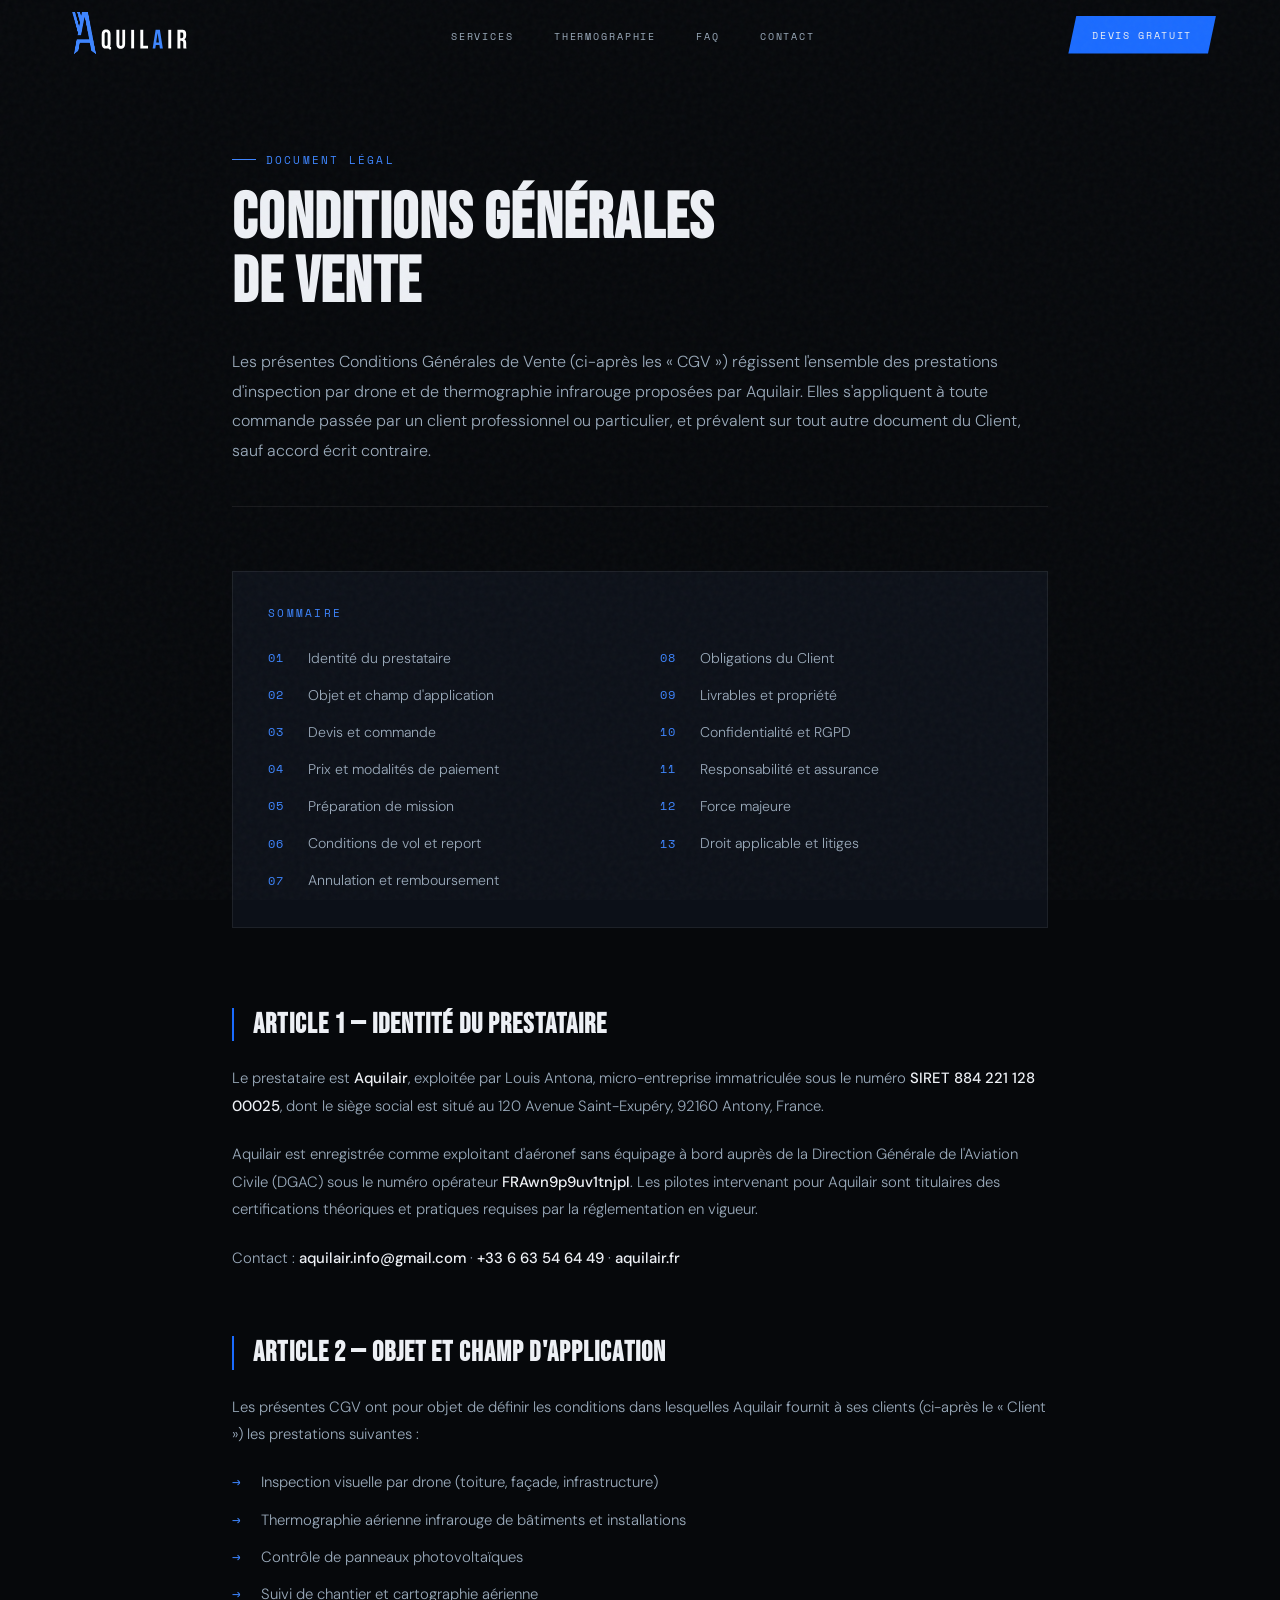
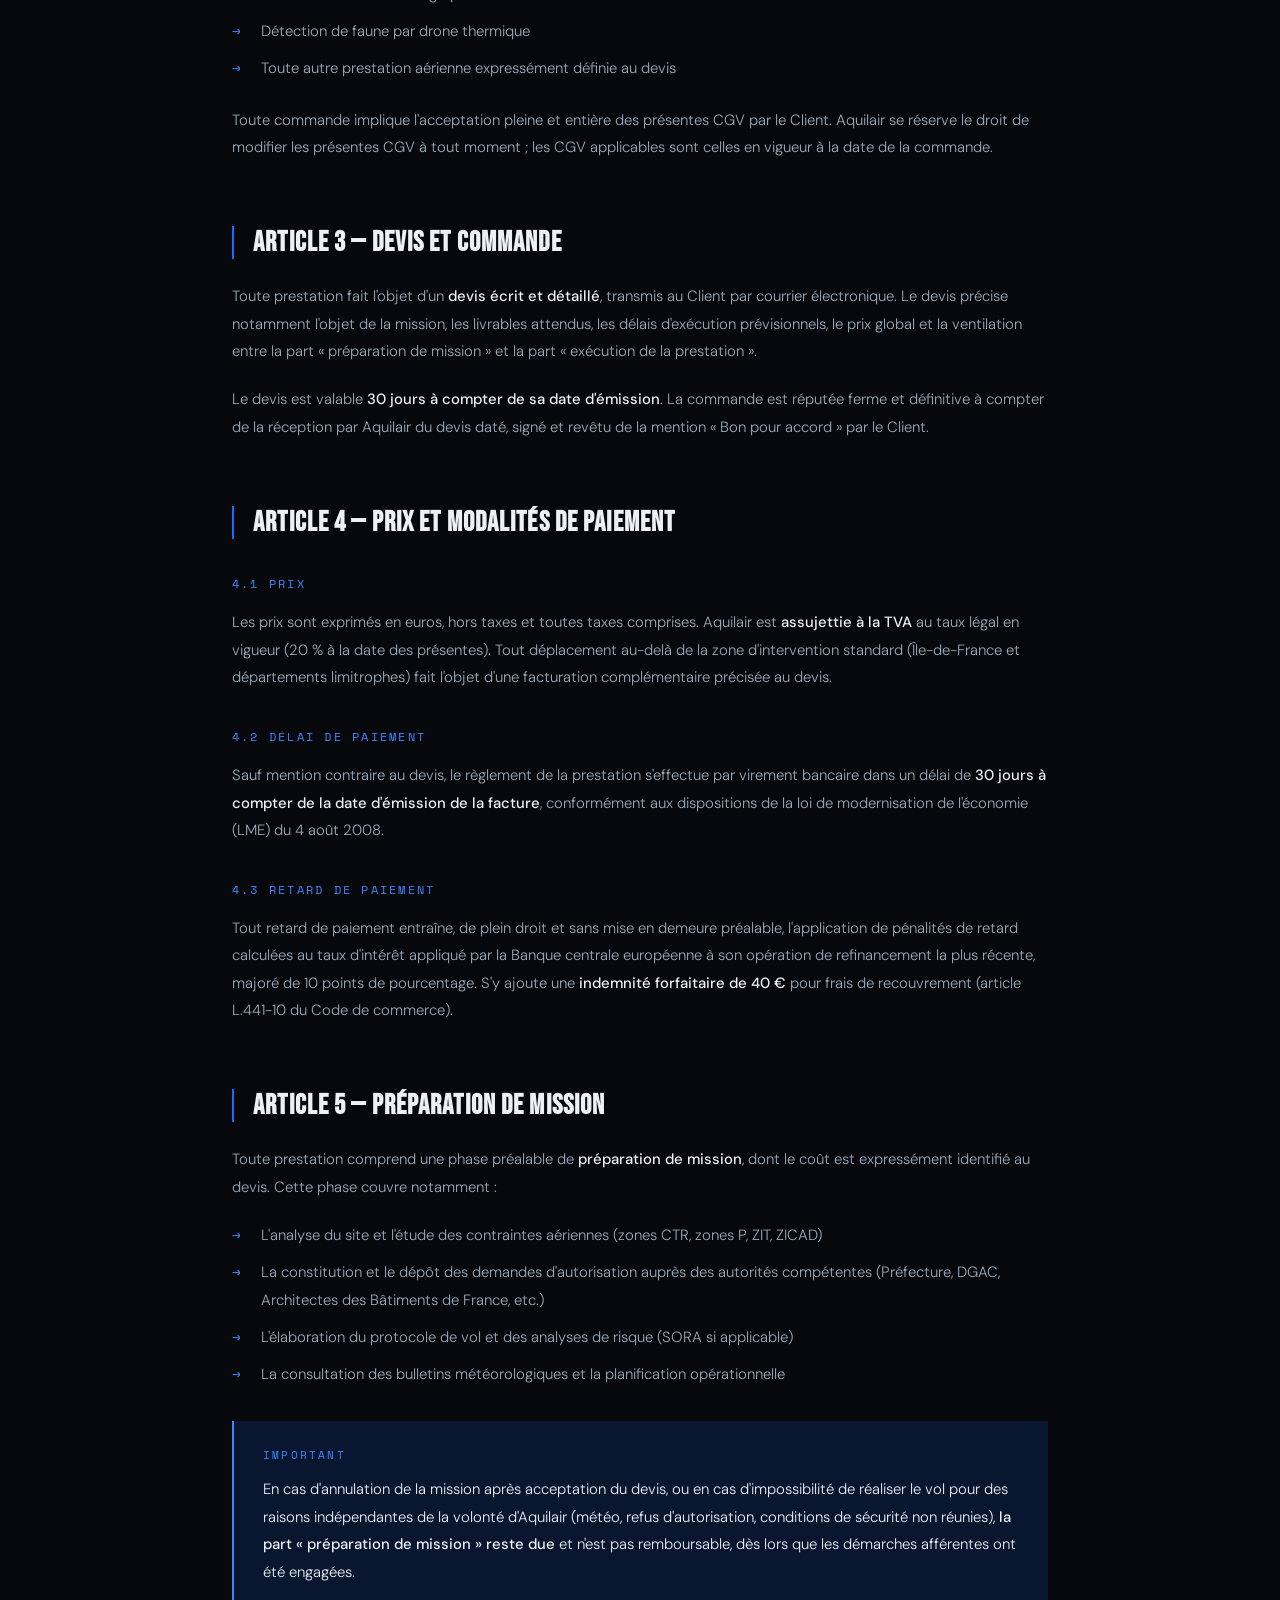
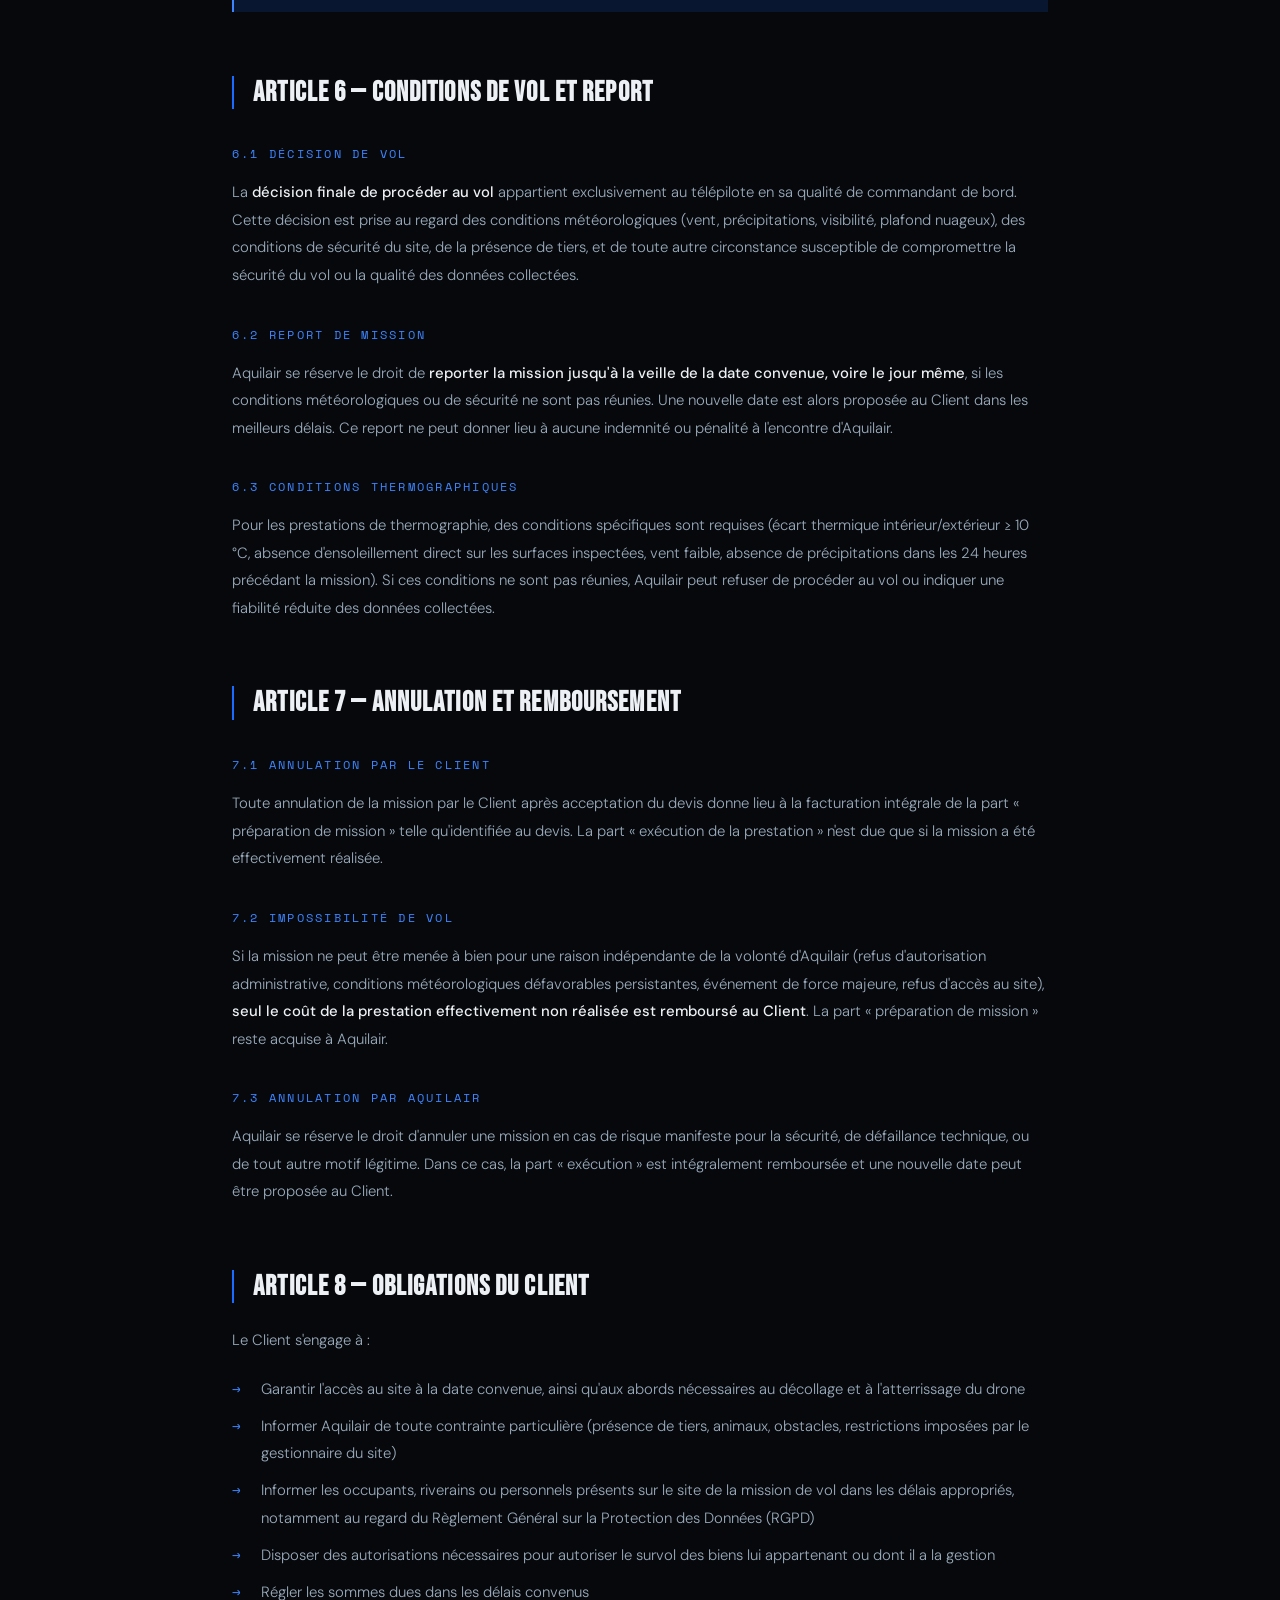
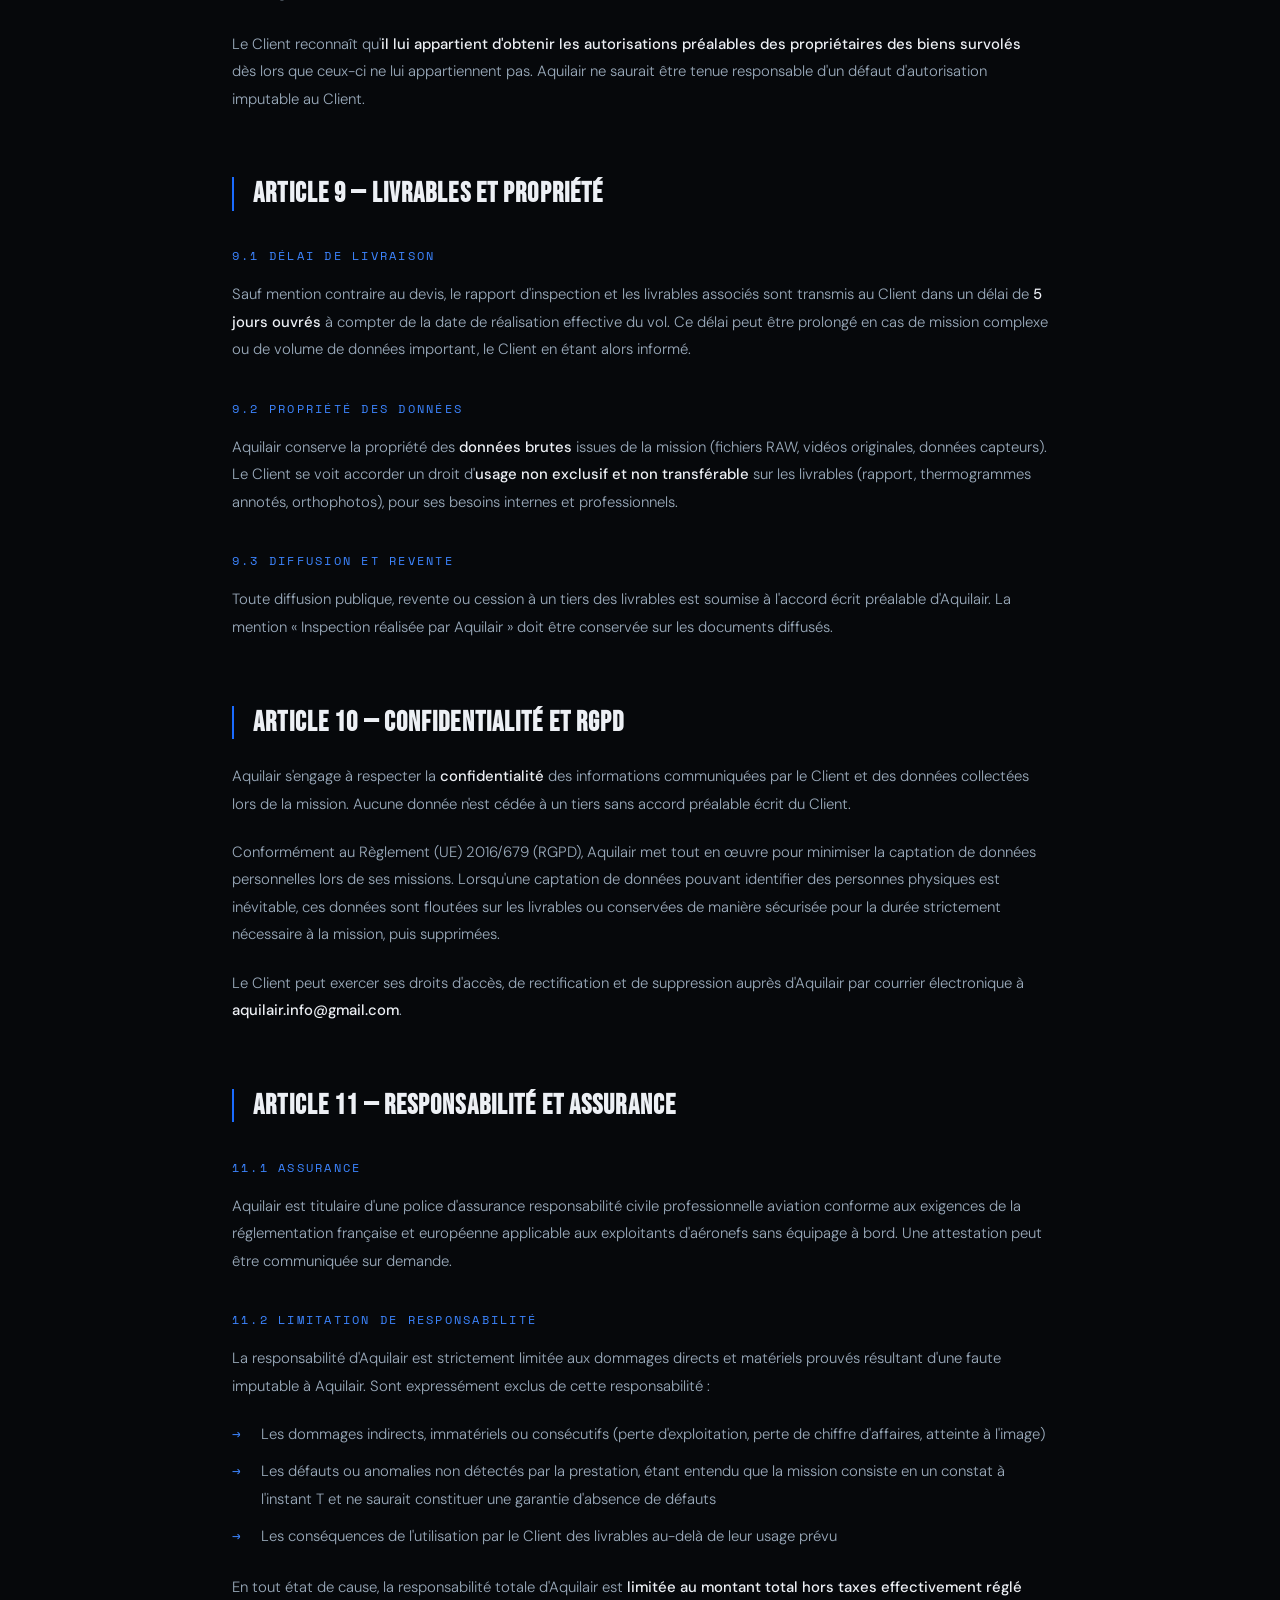
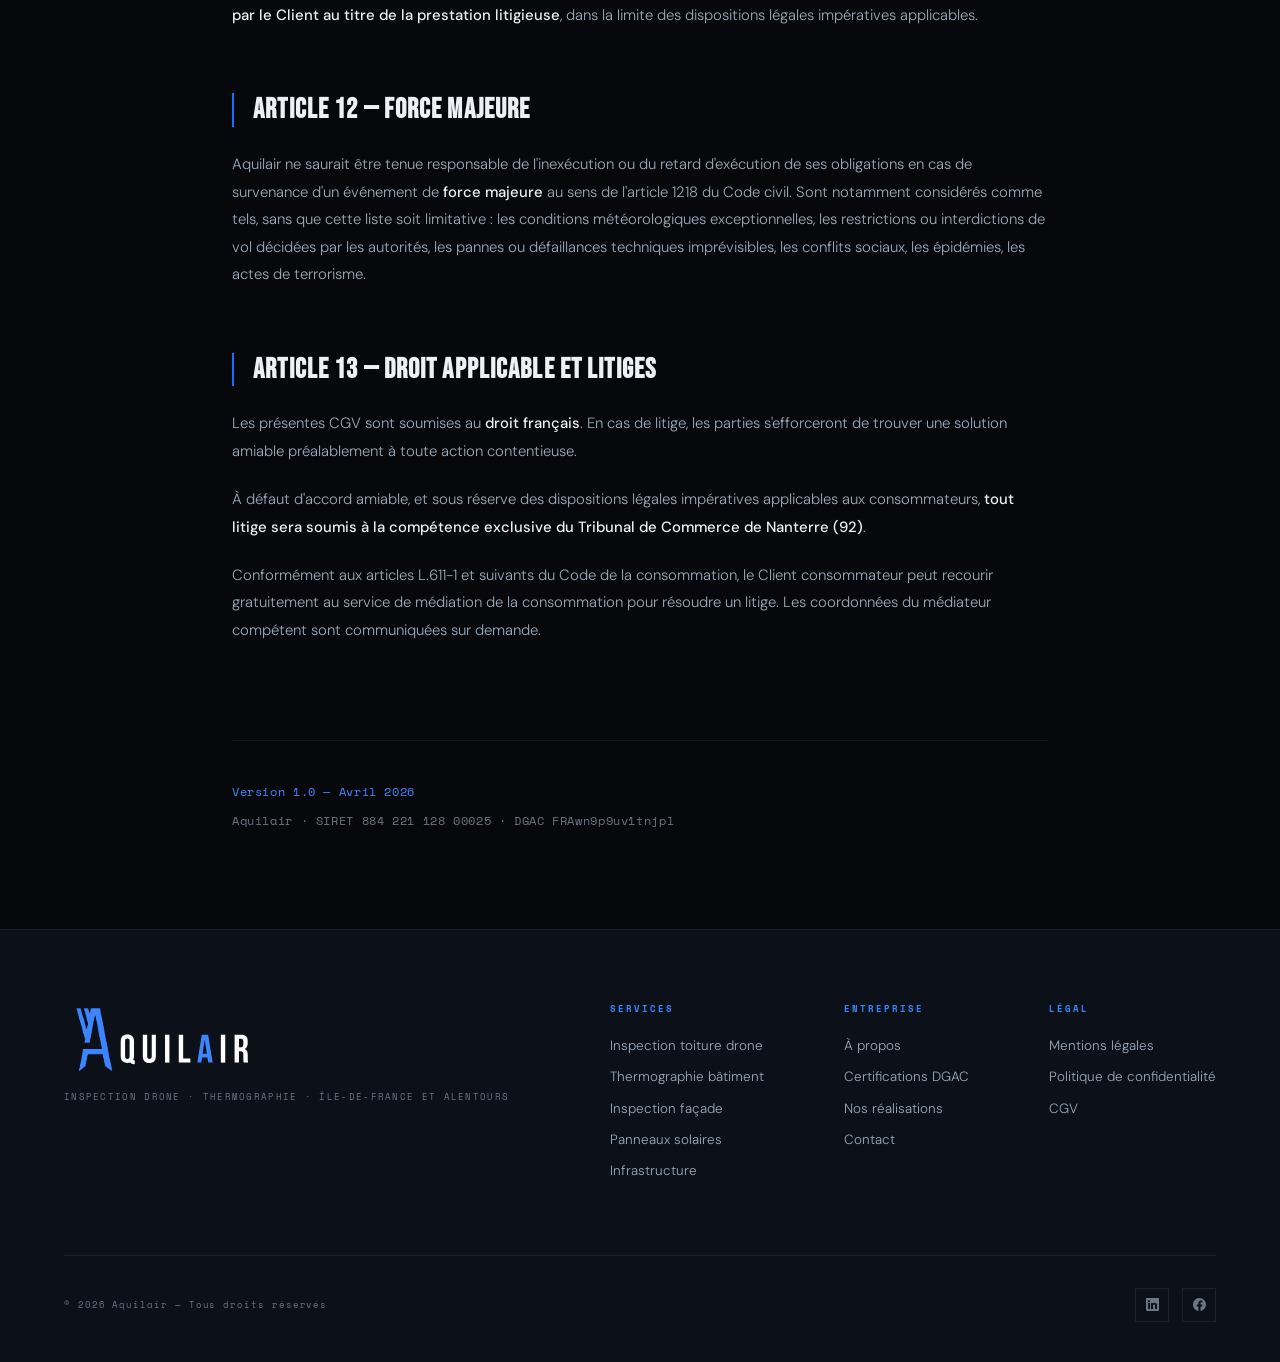
==== cgv.html @ a0b5f26b "ajout cgv" ====
<!DOCTYPE html>
<html lang="fr">

<head>
  <meta charset="UTF-8">
  <meta name="viewport" content="width=device-width, initial-scale=1.0">
  <title>Conditions Générales de Vente — Aquilair</title>
  <meta name="description"
    content="Conditions générales de vente d'Aquilair, prestations d'inspection par drone et thermographie infrarouge en Île-de-France.">
  <meta name="robots" content="noindex, follow">

  <!-- Favicon -->
  <link rel="icon" href="./assets/ressources/images/favicon.ico" sizes="any">
  <link rel="icon" type="image/png" sizes="32x32" href="./assets/ressources/images/favicon-32x32.png">
  <link rel="icon" type="image/png" sizes="16x16" href="./assets/ressources/images/favicon-16x16.png">
  <link rel="apple-touch-icon" sizes="180x180" href="./assets/ressources/images/apple-touch-icon.png">

  <!-- Stylesheet principal du site -->
  <link rel="stylesheet" href="./assets/css/style.css">

  <!-- Styles spécifiques aux pages légales -->
  <style>
    .legal-page {
      max-width: 880px;
      margin: 0 auto;
      padding: 9rem 2rem 6rem;
    }

    .legal-page .legal-label {
      display: inline-flex;
      align-items: center;
      gap: 0.6rem;
      font-family: var(--font-mono);
      font-size: 0.7rem;
      letter-spacing: 0.2em;
      text-transform: uppercase;
      color: var(--blue-bright);
      margin-bottom: 1.2rem;
    }

    .legal-page .legal-label::before {
      content: '';
      width: 24px;
      height: 1px;
      background: var(--blue-bright);
    }

    .legal-page h1 {
      font-family: var(--font-display);
      font-size: clamp(2.5rem, 5vw, 4rem);
      line-height: 1;
      letter-spacing: 0.02em;
      color: var(--white);
      margin-bottom: 2rem;
    }

    .legal-page .lead {
      color: var(--grey-2);
      font-size: 1rem;
      line-height: 1.85;
      margin-bottom: 4rem;
      padding-bottom: 2.5rem;
      border-bottom: 1px solid var(--border);
    }

    .legal-page .toc {
      background: var(--dark);
      border: 1px solid var(--border);
      padding: 2rem 2.2rem;
      margin-bottom: 5rem;
    }

    .legal-page .toc-label {
      font-family: var(--font-mono);
      font-size: 0.7rem;
      letter-spacing: 0.2em;
      text-transform: uppercase;
      color: var(--blue-bright);
      margin-bottom: 1.5rem;
    }

    .legal-page .toc ol {
      counter-reset: toc;
      list-style: none;
      padding: 0;
      margin: 0;
      column-count: 2;
      column-gap: 2.5rem;
    }

    .legal-page .toc ol li {
      counter-increment: toc;
      padding-left: 2.5rem;
      margin-bottom: 0.6rem;
      position: relative;
      break-inside: avoid;
    }

    .legal-page .toc ol li::before {
      content: counter(toc, decimal-leading-zero);
      position: absolute;
      left: 0;
      top: 0.15rem;
      color: var(--blue-bright);
      font-family: var(--font-mono);
      font-size: 0.72rem;
      letter-spacing: 0.05em;
    }

    .legal-page .toc a {
      color: var(--grey-2);
      text-decoration: none;
      font-size: 0.88rem;
      line-height: 1.5;
      transition: color 0.2s;
    }

    .legal-page .toc a:hover { color: var(--blue-bright); }

    .legal-page h2 {
      font-family: var(--font-display);
      font-size: 1.75rem;
      letter-spacing: 0.04em;
      color: var(--white);
      margin: 4rem 0 1.5rem;
      padding-left: 1.2rem;
      border-left: 2px solid var(--blue);
      line-height: 1.2;
    }

    .legal-page h2:first-of-type { margin-top: 0; }

    .legal-page h3 {
      font-family: var(--font-mono);
      font-weight: 400;
      font-size: 0.78rem;
      letter-spacing: 0.18em;
      text-transform: uppercase;
      color: var(--blue-bright);
      margin: 2.2rem 0 1rem;
    }

    .legal-page p,
    .legal-page li {
      color: var(--grey-2);
      font-size: 0.93rem;
      line-height: 1.85;
    }

    .legal-page p { margin-bottom: 1.3rem; }

    .legal-page strong {
      color: var(--white);
      font-weight: 500;
    }

    .legal-page ul {
      list-style: none;
      padding-left: 0;
      margin: 0 0 1.5rem;
    }

    .legal-page ul li {
      position: relative;
      padding-left: 1.8rem;
      margin-bottom: 0.6rem;
    }

    .legal-page ul li::before {
      content: '→';
      position: absolute;
      left: 0;
      top: 0;
      color: var(--blue-bright);
      font-family: var(--font-mono);
      font-size: 0.9rem;
    }

    .legal-page .highlight-box {
      background: var(--blue-dim);
      border-left: 2px solid var(--blue-bright);
      padding: 1.6rem 1.8rem;
      margin: 2rem 0;
    }

    .legal-page .highlight-box::before {
      content: 'Important';
      display: block;
      font-family: var(--font-mono);
      font-size: 0.7rem;
      letter-spacing: 0.2em;
      text-transform: uppercase;
      color: var(--blue-bright);
      margin-bottom: 0.8rem;
    }

    .legal-page .highlight-box p:last-child { margin-bottom: 0; }
    .legal-page .highlight-box p { color: var(--white); }

    .legal-page .doc-footer {
      margin-top: 6rem;
      padding-top: 2.5rem;
      border-top: 1px solid var(--border);
      font-family: var(--font-mono);
      font-size: 0.78rem;
      color: var(--grey);
      letter-spacing: 0.05em;
      line-height: 1.8;
    }

    .legal-page .doc-footer span { display: block; }

    .legal-page .doc-footer .doc-version {
      color: var(--blue-bright);
      margin-bottom: 0.4rem;
    }

    @media (max-width: 768px) {
      .legal-page { padding: 7rem 1.2rem 4rem; }
      .legal-page .toc { padding: 1.5rem; }
      .legal-page .toc ol { column-count: 1; }
      .legal-page h2 { font-size: 1.5rem; margin-top: 3rem; }
    }
  </style>
</head>

<body>

  <!-- ══ NAV ═══════════════════════════════════════════════════ -->
  <nav class="nav" role="navigation" aria-label="Navigation principale">
    <a href="/" class="nav-logo" aria-label="Aquilair — Retour à l'accueil">
      <picture>
        <source srcset="./assets/ressources/images/logo_complet.svg" type="image/svg+xml">
        <img src="./assets/ressources/images/logo_complet.png"
          alt="Logo Aquilair — Inspection drone Île-de-France"
          width="100" height="50">
      </picture>
    </a>
    <ul class="nav-links" role="list">
      <li><a href="/#services">Services</a></li>
      <li><a href="/#thermographie">Thermographie</a></li>
      <li><a href="/#faq">FAQ</a></li>
      <li><a href="/#contact">Contact</a></li>
    </ul>
    <a href="/#contact" class="nav-cta">Devis gratuit</a>
  </nav>

  <!-- ══ CGV ═══════════════════════════════════════════════════ -->
  <main class="legal-page">

    <div class="legal-label">Document légal</div>
    <h1>CONDITIONS GÉNÉRALES<br>DE VENTE</h1>

    <p class="lead">
      Les présentes Conditions Générales de Vente (ci-après les « CGV ») régissent l'ensemble des prestations d'inspection par drone et de thermographie infrarouge proposées par Aquilair. Elles s'appliquent à toute commande passée par un client professionnel ou particulier, et prévalent sur tout autre document du Client, sauf accord écrit contraire.
    </p>

    <nav class="toc" aria-label="Sommaire des CGV">
      <div class="toc-label">Sommaire</div>
      <ol>
        <li><a href="#article-1">Identité du prestataire</a></li>
        <li><a href="#article-2">Objet et champ d'application</a></li>
        <li><a href="#article-3">Devis et commande</a></li>
        <li><a href="#article-4">Prix et modalités de paiement</a></li>
        <li><a href="#article-5">Préparation de mission</a></li>
        <li><a href="#article-6">Conditions de vol et report</a></li>
        <li><a href="#article-7">Annulation et remboursement</a></li>
        <li><a href="#article-8">Obligations du Client</a></li>
        <li><a href="#article-9">Livrables et propriété</a></li>
        <li><a href="#article-10">Confidentialité et RGPD</a></li>
        <li><a href="#article-11">Responsabilité et assurance</a></li>
        <li><a href="#article-12">Force majeure</a></li>
        <li><a href="#article-13">Droit applicable et litiges</a></li>
      </ol>
    </nav>

    <h2 id="article-1">Article 1 — Identité du prestataire</h2>
    <p>
      Le prestataire est <strong>Aquilair</strong>, exploitée par Louis Antona, micro-entreprise immatriculée sous le numéro <strong>SIRET 884 221 128 00025</strong>, dont le siège social est situé au 120 Avenue Saint-Exupéry, 92160 Antony, France.
    </p>
    <p>
      Aquilair est enregistrée comme exploitant d'aéronef sans équipage à bord auprès de la Direction Générale de l'Aviation Civile (DGAC) sous le numéro opérateur <strong>FRAwn9p9uv1tnjpl</strong>. Les pilotes intervenant pour Aquilair sont titulaires des certifications théoriques et pratiques requises par la réglementation en vigueur.
    </p>
    <p>
      Contact : <strong>aquilair.info@gmail.com</strong> · <strong>+33 6 63 54 64 49</strong> · <strong>aquilair.fr</strong>
    </p>

    <h2 id="article-2">Article 2 — Objet et champ d'application</h2>
    <p>
      Les présentes CGV ont pour objet de définir les conditions dans lesquelles Aquilair fournit à ses clients (ci-après le « Client ») les prestations suivantes :
    </p>
    <ul>
      <li>Inspection visuelle par drone (toiture, façade, infrastructure)</li>
      <li>Thermographie aérienne infrarouge de bâtiments et installations</li>
      <li>Contrôle de panneaux photovoltaïques</li>
      <li>Suivi de chantier et cartographie aérienne</li>
      <li>Détection de faune par drone thermique</li>
      <li>Toute autre prestation aérienne expressément définie au devis</li>
    </ul>
    <p>
      Toute commande implique l'acceptation pleine et entière des présentes CGV par le Client. Aquilair se réserve le droit de modifier les présentes CGV à tout moment ; les CGV applicables sont celles en vigueur à la date de la commande.
    </p>

    <h2 id="article-3">Article 3 — Devis et commande</h2>
    <p>
      Toute prestation fait l'objet d'un <strong>devis écrit et détaillé</strong>, transmis au Client par courrier électronique. Le devis précise notamment l'objet de la mission, les livrables attendus, les délais d'exécution prévisionnels, le prix global et la ventilation entre la part « préparation de mission » et la part « exécution de la prestation ».
    </p>
    <p>
      Le devis est valable <strong>30 jours à compter de sa date d'émission</strong>. La commande est réputée ferme et définitive à compter de la réception par Aquilair du devis daté, signé et revêtu de la mention « Bon pour accord » par le Client.
    </p>

    <h2 id="article-4">Article 4 — Prix et modalités de paiement</h2>

    <h3>4.1 Prix</h3>
    <p>
      Les prix sont exprimés en euros, hors taxes et toutes taxes comprises. Aquilair est <strong>assujettie à la TVA</strong> au taux légal en vigueur (20 % à la date des présentes). Tout déplacement au-delà de la zone d'intervention standard (Île-de-France et départements limitrophes) fait l'objet d'une facturation complémentaire précisée au devis.
    </p>

    <h3>4.2 Délai de paiement</h3>
    <p>
      Sauf mention contraire au devis, le règlement de la prestation s'effectue par virement bancaire dans un délai de <strong>30 jours à compter de la date d'émission de la facture</strong>, conformément aux dispositions de la loi de modernisation de l'économie (LME) du 4 août 2008.
    </p>

    <h3>4.3 Retard de paiement</h3>
    <p>
      Tout retard de paiement entraîne, de plein droit et sans mise en demeure préalable, l'application de pénalités de retard calculées au taux d'intérêt appliqué par la Banque centrale européenne à son opération de refinancement la plus récente, majoré de 10 points de pourcentage. S'y ajoute une <strong>indemnité forfaitaire de 40 €</strong> pour frais de recouvrement (article L.441-10 du Code de commerce).
    </p>

    <h2 id="article-5">Article 5 — Préparation de mission</h2>
    <p>
      Toute prestation comprend une phase préalable de <strong>préparation de mission</strong>, dont le coût est expressément identifié au devis. Cette phase couvre notamment :
    </p>
    <ul>
      <li>L'analyse du site et l'étude des contraintes aériennes (zones CTR, zones P, ZIT, ZICAD)</li>
      <li>La constitution et le dépôt des demandes d'autorisation auprès des autorités compétentes (Préfecture, DGAC, Architectes des Bâtiments de France, etc.)</li>
      <li>L'élaboration du protocole de vol et des analyses de risque (SORA si applicable)</li>
      <li>La consultation des bulletins météorologiques et la planification opérationnelle</li>
    </ul>

    <div class="highlight-box">
      <p>
        En cas d'annulation de la mission après acceptation du devis, ou en cas d'impossibilité de réaliser le vol pour des raisons indépendantes de la volonté d'Aquilair (météo, refus d'autorisation, conditions de sécurité non réunies), <strong>la part « préparation de mission » reste due</strong> et n'est pas remboursable, dès lors que les démarches afférentes ont été engagées.
      </p>
    </div>

    <h2 id="article-6">Article 6 — Conditions de vol et report</h2>

    <h3>6.1 Décision de vol</h3>
    <p>
      La <strong>décision finale de procéder au vol</strong> appartient exclusivement au télépilote en sa qualité de commandant de bord. Cette décision est prise au regard des conditions météorologiques (vent, précipitations, visibilité, plafond nuageux), des conditions de sécurité du site, de la présence de tiers, et de toute autre circonstance susceptible de compromettre la sécurité du vol ou la qualité des données collectées.
    </p>

    <h3>6.2 Report de mission</h3>
    <p>
      Aquilair se réserve le droit de <strong>reporter la mission jusqu'à la veille de la date convenue, voire le jour même</strong>, si les conditions météorologiques ou de sécurité ne sont pas réunies. Une nouvelle date est alors proposée au Client dans les meilleurs délais. Ce report ne peut donner lieu à aucune indemnité ou pénalité à l'encontre d'Aquilair.
    </p>

    <h3>6.3 Conditions thermographiques</h3>
    <p>
      Pour les prestations de thermographie, des conditions spécifiques sont requises (écart thermique intérieur/extérieur ≥ 10 °C, absence d'ensoleillement direct sur les surfaces inspectées, vent faible, absence de précipitations dans les 24 heures précédant la mission). Si ces conditions ne sont pas réunies, Aquilair peut refuser de procéder au vol ou indiquer une fiabilité réduite des données collectées.
    </p>

    <h2 id="article-7">Article 7 — Annulation et remboursement</h2>

    <h3>7.1 Annulation par le Client</h3>
    <p>
      Toute annulation de la mission par le Client après acceptation du devis donne lieu à la facturation intégrale de la part « préparation de mission » telle qu'identifiée au devis. La part « exécution de la prestation » n'est due que si la mission a été effectivement réalisée.
    </p>

    <h3>7.2 Impossibilité de vol</h3>
    <p>
      Si la mission ne peut être menée à bien pour une raison indépendante de la volonté d'Aquilair (refus d'autorisation administrative, conditions météorologiques défavorables persistantes, événement de force majeure, refus d'accès au site), <strong>seul le coût de la prestation effectivement non réalisée est remboursé au Client</strong>. La part « préparation de mission » reste acquise à Aquilair.
    </p>

    <h3>7.3 Annulation par Aquilair</h3>
    <p>
      Aquilair se réserve le droit d'annuler une mission en cas de risque manifeste pour la sécurité, de défaillance technique, ou de tout autre motif légitime. Dans ce cas, la part « exécution » est intégralement remboursée et une nouvelle date peut être proposée au Client.
    </p>

    <h2 id="article-8">Article 8 — Obligations du Client</h2>
    <p>Le Client s'engage à :</p>
    <ul>
      <li>Garantir l'accès au site à la date convenue, ainsi qu'aux abords nécessaires au décollage et à l'atterrissage du drone</li>
      <li>Informer Aquilair de toute contrainte particulière (présence de tiers, animaux, obstacles, restrictions imposées par le gestionnaire du site)</li>
      <li>Informer les occupants, riverains ou personnels présents sur le site de la mission de vol dans les délais appropriés, notamment au regard du Règlement Général sur la Protection des Données (RGPD)</li>
      <li>Disposer des autorisations nécessaires pour autoriser le survol des biens lui appartenant ou dont il a la gestion</li>
      <li>Régler les sommes dues dans les délais convenus</li>
    </ul>
    <p>
      Le Client reconnaît qu'<strong>il lui appartient d'obtenir les autorisations préalables des propriétaires des biens survolés</strong> dès lors que ceux-ci ne lui appartiennent pas. Aquilair ne saurait être tenue responsable d'un défaut d'autorisation imputable au Client.
    </p>

    <h2 id="article-9">Article 9 — Livrables et propriété</h2>

    <h3>9.1 Délai de livraison</h3>
    <p>
      Sauf mention contraire au devis, le rapport d'inspection et les livrables associés sont transmis au Client dans un délai de <strong>5 jours ouvrés</strong> à compter de la date de réalisation effective du vol. Ce délai peut être prolongé en cas de mission complexe ou de volume de données important, le Client en étant alors informé.
    </p>

    <h3>9.2 Propriété des données</h3>
    <p>
      Aquilair conserve la propriété des <strong>données brutes</strong> issues de la mission (fichiers RAW, vidéos originales, données capteurs). Le Client se voit accorder un droit d'<strong>usage non exclusif et non transférable</strong> sur les livrables (rapport, thermogrammes annotés, orthophotos), pour ses besoins internes et professionnels.
    </p>

    <h3>9.3 Diffusion et revente</h3>
    <p>
      Toute diffusion publique, revente ou cession à un tiers des livrables est soumise à l'accord écrit préalable d'Aquilair. La mention « Inspection réalisée par Aquilair » doit être conservée sur les documents diffusés.
    </p>

    <h2 id="article-10">Article 10 — Confidentialité et RGPD</h2>
    <p>
      Aquilair s'engage à respecter la <strong>confidentialité</strong> des informations communiquées par le Client et des données collectées lors de la mission. Aucune donnée n'est cédée à un tiers sans accord préalable écrit du Client.
    </p>
    <p>
      Conformément au Règlement (UE) 2016/679 (RGPD), Aquilair met tout en œuvre pour minimiser la captation de données personnelles lors de ses missions. Lorsqu'une captation de données pouvant identifier des personnes physiques est inévitable, ces données sont floutées sur les livrables ou conservées de manière sécurisée pour la durée strictement nécessaire à la mission, puis supprimées.
    </p>
    <p>
      Le Client peut exercer ses droits d'accès, de rectification et de suppression auprès d'Aquilair par courrier électronique à <strong>aquilair.info@gmail.com</strong>.
    </p>

    <h2 id="article-11">Article 11 — Responsabilité et assurance</h2>

    <h3>11.1 Assurance</h3>
    <p>
      Aquilair est titulaire d'une police d'assurance responsabilité civile professionnelle aviation conforme aux exigences de la réglementation française et européenne applicable aux exploitants d'aéronefs sans équipage à bord. Une attestation peut être communiquée sur demande.
    </p>

    <h3>11.2 Limitation de responsabilité</h3>
    <p>
      La responsabilité d'Aquilair est strictement limitée aux dommages directs et matériels prouvés résultant d'une faute imputable à Aquilair. Sont expressément exclus de cette responsabilité :
    </p>
    <ul>
      <li>Les dommages indirects, immatériels ou consécutifs (perte d'exploitation, perte de chiffre d'affaires, atteinte à l'image)</li>
      <li>Les défauts ou anomalies non détectés par la prestation, étant entendu que la mission consiste en un constat à l'instant T et ne saurait constituer une garantie d'absence de défauts</li>
      <li>Les conséquences de l'utilisation par le Client des livrables au-delà de leur usage prévu</li>
    </ul>
    <p>
      En tout état de cause, la responsabilité totale d'Aquilair est <strong>limitée au montant total hors taxes effectivement réglé par le Client au titre de la prestation litigieuse</strong>, dans la limite des dispositions légales impératives applicables.
    </p>

    <h2 id="article-12">Article 12 — Force majeure</h2>
    <p>
      Aquilair ne saurait être tenue responsable de l'inexécution ou du retard d'exécution de ses obligations en cas de survenance d'un événement de <strong>force majeure</strong> au sens de l'article 1218 du Code civil. Sont notamment considérés comme tels, sans que cette liste soit limitative : les conditions météorologiques exceptionnelles, les restrictions ou interdictions de vol décidées par les autorités, les pannes ou défaillances techniques imprévisibles, les conflits sociaux, les épidémies, les actes de terrorisme.
    </p>

    <h2 id="article-13">Article 13 — Droit applicable et litiges</h2>
    <p>
      Les présentes CGV sont soumises au <strong>droit français</strong>. En cas de litige, les parties s'efforceront de trouver une solution amiable préalablement à toute action contentieuse.
    </p>
    <p>
      À défaut d'accord amiable, et sous réserve des dispositions légales impératives applicables aux consommateurs, <strong>tout litige sera soumis à la compétence exclusive du Tribunal de Commerce de Nanterre (92)</strong>.
    </p>
    <p>
      Conformément aux articles L.611-1 et suivants du Code de la consommation, le Client consommateur peut recourir gratuitement au service de médiation de la consommation pour résoudre un litige. Les coordonnées du médiateur compétent sont communiquées sur demande.
    </p>

    <div class="doc-footer">
      <span class="doc-version">Version 1.0 — Avril 2026</span>
      <span>Aquilair · SIRET 884 221 128 00025 · DGAC FRAwn9p9uv1tnjpl</span>
    </div>

  </main>

  <!-- ══ FOOTER ════════════════════════════════════════════════ -->
  <footer role="contentinfo">
    <div class="footer-top">
      <div>
        <a href="/" class="footer-brand" aria-label="Aquilair — Retour à l'accueil">
          <picture>
            <source srcset="./assets/ressources/images/logo_complet.svg" type="image/svg+xml">
            <img src="./assets/ressources/images/logo_complet.png"
              alt="Logo Aquilair — Inspection drone Île-de-France"
              width="120" height="60">
          </picture>
        </a>
        <div class="footer-tagline">Inspection drone · Thermographie · Île-de-France et alentours</div>
      </div>
      <nav class="footer-cols" aria-label="Liens de pied de page">
        <div class="footer-col">
          <h5>Services</h5>
          <ul role="list">
            <li><a href="/#services">Inspection toiture drone</a></li>
            <li><a href="/#thermographie">Thermographie bâtiment</a></li>
            <li><a href="/#services">Inspection façade</a></li>
            <li><a href="/#services">Panneaux solaires</a></li>
            <li><a href="/#services">Infrastructure</a></li>
          </ul>
        </div>
        <div class="footer-col">
          <h5>Entreprise</h5>
          <ul role="list">
            <li><a href="/#">À propos</a></li>
            <li><a href="/#">Certifications DGAC</a></li>
            <li><a href="/#">Nos réalisations</a></li>
            <li><a href="/#contact">Contact</a></li>
          </ul>
        </div>
        <div class="footer-col">
          <h5>Légal</h5>
          <ul role="list">
            <li><a href="#">Mentions légales</a></li>
            <li><a href="#">Politique de confidentialité</a></li>
            <li><a href="/cgv.html">CGV</a></li>
          </ul>
        </div>
      </nav>
    </div>
    <div class="footer-bottom">
      <span class="footer-copy">© 2026 Aquilair — Tous droits réservés</span>
      <div class="footer-social">
        <a href="https://www.linkedin.com/company/aquilair-drone" class="social-link"
          aria-label="Aquilair sur LinkedIn" target="_blank" rel="noopener noreferrer">
          <svg viewBox="0 0 16 16" fill="currentColor" aria-hidden="true">
            <path d="M0 1.146C0 .513.526 0 1.175 0h13.65C15.474 0 16 .513 16 1.146v13.708c0 .633-.526 1.146-1.175 1.146H1.175C.526 16 0 15.487 0 14.854V1.146zm4.943 12.248V6.169H2.542v7.225h2.401zm-1.2-8.212c.837 0 1.358-.554 1.358-1.248-.015-.709-.52-1.248-1.342-1.248-.822 0-1.359.54-1.359 1.248 0 .694.521 1.248 1.327 1.248h.016zm4.908 8.212V9.359c0-.216.016-.432.08-.586.173-.431.568-.878 1.232-.878.869 0 1.216.662 1.216 1.634v3.865h2.401V9.25c0-2.22-1.184-3.252-2.764-3.252-1.274 0-1.845.7-2.165 1.193v.025h-.016a5.54 5.54 0 0 1 .016-.025V6.169h-2.4c.03.678 0 7.225 0 7.225h2.4z" />
          </svg>
        </a>
        <a href="https://www.facebook.com/profile.php?id=61583037834172" class="social-link"
          aria-label="Aquilair sur Facebook" target="_blank" rel="noopener noreferrer">
          <svg viewBox="0 0 16 16" fill="currentColor" aria-hidden="true">
            <path d="M16 8.049c0-4.446-3.582-8.05-8-8.05C3.58 0-.002 3.603-.002 8.05c0 4.017 2.926 7.347 6.75 7.951v-5.625h-2.03V8.05H6.75V6.275c0-2.017 1.195-3.131 3.022-3.131.876 0 1.791.157 1.791.157v1.98h-1.009c-.993 0-1.303.621-1.303 1.258v1.51h2.218l-.354 2.326H9.25V16c3.824-.604 6.75-3.934 6.75-7.951z" />
          </svg>
        </a>
      </div>
    </div>
  </footer>

</body>

</html>
---- assets/css/style.css ----
/* ============================================================
   AQUILAIR — style.css
   ============================================================ */

@import url('https://fonts.googleapis.com/css2?family=Bebas+Neue&family=DM+Sans:ital,opsz,wght@0,9..40,300;0,9..40,400;0,9..40,500;1,9..40,300&family=Space+Mono:wght@400;700&display=swap');

/* ── RESET & BASE ─────────────────────────────────────────── */
*, *::before, *::after { box-sizing: border-box; margin: 0; padding: 0; }
html { scroll-behavior: smooth; }

:root {
  --black:       #06080B;
  --dark:        #0C1018;
  --panel:       #101820;
  --panel-2:     #141C26;
  --border:      rgba(255, 255, 255, 0.07);
  --border-2:    rgba(255, 255, 255, 0.12);

  --blue:        #1A6BFF;
  --blue-bright: #3D85FF;
  --blue-dim:    rgba(26, 107, 255, 0.15);
  --blue-glow:   rgba(26, 107, 255, 0.35);

  --white:       #EDF0F5;
  --grey:        #6A7585;
  --grey-2:      #9AAABB;

  --font-display: 'Bebas Neue', sans-serif;
  --font-body:    'DM Sans', sans-serif;
  --font-mono:    'Space Mono', monospace;
}

body {
  background: var(--black);
  color: var(--white);
  font-family: var(--font-body);
  font-weight: 300;
  overflow-x: hidden;
  cursor: default;
}

/* Grain overlay */
body::after {
  content: '';
  position: fixed;
  inset: 0;
  background-image: url("data:image/svg+xml,%3Csvg viewBox='0 0 200 200' xmlns='http://www.w3.org/2000/svg'%3E%3Cfilter id='n'%3E%3CfeTurbulence type='fractalNoise' baseFrequency='0.85' numOctaves='4' stitchTiles='stitch'/%3E%3C/filter%3E%3Crect width='100%25' height='100%25' filter='url(%23n)' opacity='0.035'/%3E%3C/svg%3E");
  pointer-events: none;
  z-index: 9999;
}

/* Scrollbar */
::-webkit-scrollbar { width: 3px; }
::-webkit-scrollbar-track { background: var(--dark); }
::-webkit-scrollbar-thumb { background: var(--blue); }


/* ── NAV ──────────────────────────────────────────────────── */
.nav {
  position: fixed;
  top: 0; left: 0; right: 0;
  z-index: 200;
  height: 70px;
  padding: 0 5vw;
  display: flex;
  align-items: center;
  justify-content: space-between;
  transition: background 0.4s, backdrop-filter 0.4s, border-color 0.4s;
  border-bottom: 1px solid transparent;
}

.nav.scrolled {
  background: rgba(6, 8, 11, 0.96);
  backdrop-filter: blur(16px);
  -webkit-backdrop-filter: blur(16px);
  border-bottom-color: var(--border);
}

.nav-logo {
  text-decoration: none;
  line-height: 1;
  display: flex;
  align-items: center;
}
.nav-logo img {
  height: 50px;
  width: auto;
}

.nav-links {
  display: flex;
  gap: 2.5rem;
  list-style: none;
}
.nav-links a {
  font-family: var(--font-mono);
  font-size: 0.65rem;
  letter-spacing: 0.18em;
  text-transform: uppercase;
  color: var(--grey-2);
  text-decoration: none;
  transition: color 0.2s;
}
.nav-links a:hover { color: var(--white); }

.nav-cta {
  font-family: var(--font-mono);
  font-size: 0.65rem;
  letter-spacing: 0.16em;
  text-transform: uppercase;
  color: var(--white);
  background: var(--blue);
  padding: 11px 24px;
  text-decoration: none;
  clip-path: polygon(8px 0%, 100% 0%, calc(100% - 8px) 100%, 0% 100%);
  transition: background 0.25s, transform 0.2s;
}
.nav-cta:hover { background: var(--blue-bright); transform: translateY(-1px); }


/* ── HERO ─────────────────────────────────────────────────── */
.hero {
  position: relative;
  height: 100vh;
  min-height: 600px;
  overflow: hidden;
  display: flex;
  flex-direction: column;
  justify-content: flex-end;
  padding: 0 5vw 8vh;
}

/* Video wrapper — fade controlled via JS opacity */
.hero-video-wrap {
  position: absolute;
  inset: 0;
  z-index: 0;
}

.hero-video-wrap video {
  width: 100%;
  height: 100%;
  object-fit: cover;
  object-position: center;
  display: block;
}

/* Dark gradient overlays over video */
.hero-video-wrap::after {
  content: '';
  position: absolute;
  inset: 0;
  background:
    linear-gradient(to top,   rgba(6,8,11,0.95) 0%,  rgba(6,8,11,0.3) 40%, transparent 70%),
    linear-gradient(to right, rgba(6,8,11,0.6)  0%,  transparent 60%),
    linear-gradient(to bottom, rgba(6,8,11,0.5) 0%, transparent 30%);
}

/* Blue accent light — bottom right */
.hero-light {
  position: absolute;
  bottom: -100px;
  right: -100px;
  width: 700px;
  height: 700px;
  background: radial-gradient(circle, rgba(26,107,255,0.18) 0%, transparent 65%);
  pointer-events: none;
  z-index: 1;
}

/* Scan lines effect */
.hero-scanlines {
  position: absolute;
  inset: 0;
  z-index: 2;
  background-image: repeating-linear-gradient(
    0deg,
    transparent,
    transparent 2px,
    rgba(0,0,0,0.03) 2px,
    rgba(0,0,0,0.03) 4px
  );
  pointer-events: none;
}

.hero-content {
  position: relative;
  z-index: 10;
}

.hero-eyebrow {
  display: flex;
  align-items: center;
  gap: 1rem;
  font-family: var(--font-mono);
  font-size: 0.62rem;
  letter-spacing: 0.28em;
  text-transform: uppercase;
  color: var(--blue-bright);
  margin-bottom: 1.8rem;
  opacity: 0;
  animation: fadeUp 0.8s 0.2s ease forwards;
}
.hero-eyebrow::before {
  content: '';
  width: 36px;
  height: 1px;
  background: var(--blue-bright);
}

.hero-title {
  font-family: var(--font-display);
  font-size: clamp(5.5rem, 13vw, 13.5rem);
  line-height: 0.87;
  letter-spacing: 0.015em;
  margin-bottom: 2.5rem;
  opacity: 0;
  animation: fadeUp 0.9s 0.35s ease forwards;
}
.hero-title .outline {
  -webkit-text-stroke: 1px rgba(237,240,245,0.25);
  color: transparent;
  display: block;
}
.hero-title .blue { color: var(--blue-bright); }

.hero-bottom {
  display: flex;
  align-items: flex-end;
  justify-content: space-between;
  gap: 3rem;
  opacity: 0;
  animation: fadeUp 0.9s 0.5s ease forwards;
}

.hero-desc {
  max-width: 400px;
  font-size: 0.92rem;
  line-height: 1.78;
  color: rgba(237,240,245,0.55);
}

.hero-stats {
  display: flex;
  gap: 3.5rem;
  flex-shrink: 0;
}

.stat { text-align: right; }
.stat-num {
  font-family: var(--font-display);
  font-size: 3.2rem;
  line-height: 1;
  color: var(--white);
}
.stat-num sup { font-size: 1.6rem; color: var(--blue-bright); }
.stat-label {
  font-family: var(--font-mono);
  font-size: 0.58rem;
  letter-spacing: 0.2em;
  text-transform: uppercase;
  color: var(--grey);
  margin-top: 5px;
}

/* Scroll indicator */
.hero-scroll {
  position: absolute;
  bottom: 2rem;
  left: 50%;
  transform: translateX(-50%);
  z-index: 10;
  display: flex;
  flex-direction: column;
  align-items: center;
  gap: 8px;
  animation: scrollPulse 2.5s ease-in-out infinite;
}
.hero-scroll span {
  font-family: var(--font-mono);
  font-size: 0.52rem;
  letter-spacing: 0.24em;
  text-transform: uppercase;
  color: var(--grey);
}

@keyframes fadeUp {
  from { opacity: 0; transform: translateY(24px); }
  to   { opacity: 1; transform: translateY(0); }
}
@keyframes scrollPulse {
  0%, 100% { opacity: 0.35; }
  50%       { opacity: 1; }
}


/* ── TICKER ───────────────────────────────────────────────── */
.ticker {
  background: var(--blue);
  padding: 11px 0;
  overflow: hidden;
  white-space: nowrap;
  position: relative;
  z-index: 2;
}
.ticker-track {
  display: inline-flex;
  animation: tickerRoll 30s linear infinite;
}
.ticker-track:hover { animation-play-state: paused; }
.ticker-item {
  font-family: var(--font-display);
  font-size: 0.9rem;
  letter-spacing: 0.22em;
  color: rgba(255,255,255,0.9);
  padding: 0 2.5rem;
}
.ticker-dot { color: rgba(255,255,255,0.35); }

@keyframes tickerRoll {
  from { transform: translateX(0); }
  to   { transform: translateX(-50%); }
}


/* ── SHARED UTILITIES ─────────────────────────────────────── */
section { padding: 8rem 5vw; }

.label {
  display: flex;
  align-items: center;
  gap: 0.8rem;
  font-family: var(--font-mono);
  font-size: 0.62rem;
  letter-spacing: 0.26em;
  text-transform: uppercase;
  color: var(--blue-bright);
  margin-bottom: 1.2rem;
}
.label::before {
  content: '';
  width: 26px;
  height: 1px;
  background: var(--blue-bright);
  flex-shrink: 0;
}

.section-title {
  font-family: var(--font-display);
  font-size: clamp(3rem, 5.5vw, 5.5rem);
  line-height: 0.9;
  letter-spacing: 0.02em;
  margin-bottom: 1.5rem;
}

/* Fade-up scroll reveal */
.reveal {
  opacity: 0;
  transform: translateY(28px);
  transition: opacity 0.7s ease, transform 0.7s ease;
}
.reveal.visible { opacity: 1; transform: translateY(0); }
.reveal:nth-child(2) { transition-delay: 0.1s; }
.reveal:nth-child(3) { transition-delay: 0.2s; }
.reveal:nth-child(4) { transition-delay: 0.3s; }
.reveal:nth-child(5) { transition-delay: 0.4s; }
.reveal:nth-child(6) { transition-delay: 0.5s; }


/* ── SERVICES ─────────────────────────────────────────────── */
.services {
  background: var(--dark);
  border-top: 1px solid var(--border);
  border-bottom: 1px solid var(--border);
}

.services-header {
  display: flex;
  align-items: flex-end;
  justify-content: space-between;
  margin-bottom: 5rem;
  gap: 2rem;
}

.services-intro {
  max-width: 380px;
  font-size: 0.9rem;
  color: var(--grey-2);
  line-height: 1.82;
}

.services-grid {
  display: grid;
  grid-template-columns: repeat(3, 1fr);
  gap: 1px;
  background: var(--border);
}

.service-card {
  background: var(--panel);
  padding: 2.8rem 2.4rem 2.4rem;
  position: relative;
  overflow: hidden;
  transition: background 0.3s;
  cursor: default;
}
.service-card::after {
  content: '';
  position: absolute;
  top: 0; left: 0; right: 0;
  height: 2px;
  background: var(--blue);
  transform: scaleX(0);
  transform-origin: left;
  transition: transform 0.45s cubic-bezier(0.4, 0, 0.2, 1);
}
.service-card:hover { background: var(--panel-2); }
.service-card:hover::after { transform: scaleX(1); }

.service-num {
  font-family: var(--font-display);
  font-size: 4.5rem;
  line-height: 1;
  color: rgba(26,107,255,0.1);
  margin-bottom: 1.2rem;
  transition: color 0.3s;
}
.service-card:hover .service-num { color: rgba(26,107,255,0.18); }

.service-icon {
  width: 42px;
  height: 42px;
  color: var(--blue-bright);
  margin-bottom: 1.4rem;
}

.service-name {
  font-family: var(--font-display);
  font-size: 1.8rem;
  letter-spacing: 0.04em;
  line-height: 1;
  margin-bottom: 0.9rem;
}

.service-desc {
  font-size: 0.86rem;
  color: var(--grey-2);
  line-height: 1.78;
}

.service-arrow {
  position: absolute;
  bottom: 1.8rem;
  right: 1.8rem;
  width: 34px;
  height: 34px;
  border: 1px solid var(--border);
  display: flex;
  align-items: center;
  justify-content: center;
  color: var(--grey);
  transition: all 0.3s;
}
.service-card:hover .service-arrow {
  border-color: var(--blue-bright);
  color: var(--blue-bright);
  transform: translate(2px, -2px);
}


/* ── THERMOGRAPHY ─────────────────────────────────────────── */
.thermo {
  background: var(--black);
  position: relative;
  overflow: hidden;
}
.thermo::before {
  content: '';
  position: absolute;
  top: -150px; right: -200px;
  width: 650px; height: 650px;
  background: radial-gradient(circle, rgba(26,107,255,0.07) 0%, transparent 65%);
  pointer-events: none;
}

.thermo-layout {
  display: grid;
  grid-template-columns: 1fr 1fr;
  gap: 7rem;
  align-items: center;
}

/* Fake IR image */
.thermo-visual {
  position: relative;
  aspect-ratio: 4/3;
  overflow: hidden;
  border: 1px solid var(--border);
}
.thermo-ir {
  position: absolute;
  inset: 0;
  background:
    radial-gradient(ellipse 50% 40% at 30% 35%, #FF2200 0%, #FF8800 20%, #FFCC00 35%, transparent 55%),
    radial-gradient(ellipse 30% 25% at 70% 65%, #0044FF 0%, #0088FF 22%, transparent 44%),
    radial-gradient(ellipse 38% 32% at 55% 42%, #FF5500 0%, #FF9900 22%, transparent 42%),
    linear-gradient(135deg, #071025 0%, #0a1a35 50%, #060E1A 100%);
  filter: contrast(1.1) saturate(1.15);
}
.thermo-fade {
  position: absolute;
  inset: 0;
  background: linear-gradient(to top, var(--black) 0%, transparent 45%);
}

.thermo-badge {
  position: absolute;
  top: 1.2rem; right: 1.2rem;
  font-family: var(--font-mono);
  font-size: 0.58rem;
  letter-spacing: 0.2em;
  text-transform: uppercase;
  color: var(--blue-bright);
  border: 1px solid rgba(26,107,255,0.35);
  background: rgba(26,107,255,0.1);
  padding: 7px 13px;
  backdrop-filter: blur(6px);
}

.thermo-reading {
  position: absolute;
  bottom: 1.4rem; left: 1.4rem;
}
.reading-val {
  font-family: var(--font-display);
  font-size: 2.8rem;
  color: #FF5500;
  line-height: 1;
}
.reading-label {
  font-family: var(--font-mono);
  font-size: 0.57rem;
  letter-spacing: 0.16em;
  text-transform: uppercase;
  color: var(--grey);
}

/* Temp scale bar */
.thermo-scale {
  position: absolute;
  right: 1.2rem; top: 50%; transform: translateY(-50%);
  width: 12px;
  height: 120px;
  border-radius: 2px;
  background: linear-gradient(to bottom, #FF0000, #FF8800, #FFFF00, #00FF88, #0066FF);
  border: 1px solid rgba(255,255,255,0.1);
}

.thermo-features {
  margin-top: 2.8rem;
}
.thermo-feat {
  display: flex;
  gap: 1.4rem;
  padding: 1.4rem 0;
  border-bottom: 1px solid var(--border);
}
.thermo-feat:first-child { border-top: 1px solid var(--border); }

.feat-idx {
  font-family: var(--font-mono);
  font-size: 0.6rem;
  color: var(--blue-bright);
  flex-shrink: 0;
  padding-top: 3px;
}
.feat-body h4 {
  font-weight: 500;
  font-size: 0.92rem;
  margin-bottom: 0.3rem;
}
.feat-body p {
  font-size: 0.83rem;
  color: var(--grey-2);
  line-height: 1.65;
}


/* ── PROCESS ──────────────────────────────────────────────── */
.process {
  background: var(--dark);
  border-top: 1px solid var(--border);
  border-bottom: 1px solid var(--border);
}

.process-header { margin-bottom: 5rem; }

.process-grid {
  display: grid;
  grid-template-columns: repeat(4, 1fr);
  position: relative;
}

.process-line {
  position: absolute;
  top: 1.9rem;
  left: calc(25% / 2);
  right: calc(25% / 2);
  height: 1px;
  background: linear-gradient(to right, var(--blue), var(--border) 70%, transparent);
  pointer-events: none;
}

.step {
  padding: 4.5rem 2.5rem 0;
  position: relative;
}

.step-dot {
  position: absolute;
  top: calc(1.9rem - 4px);
  left: calc(2.5rem);
  width: 8px;
  height: 8px;
  border-radius: 50%;
  background: var(--grey);
}
.step:first-child .step-dot { background: var(--blue); }

.step-idx {
  font-family: var(--font-mono);
  font-size: 0.58rem;
  letter-spacing: 0.22em;
  text-transform: uppercase;
  color: var(--blue-bright);
  margin-bottom: 0.9rem;
}
.step-title {
  font-family: var(--font-display);
  font-size: 1.55rem;
  letter-spacing: 0.04em;
  line-height: 1;
  margin-bottom: 0.8rem;
}
.step-desc {
  font-size: 0.84rem;
  color: var(--grey-2);
  line-height: 1.72;
}


/* ── SECTORS ──────────────────────────────────────────────── */
.sectors { background: var(--black); }

.sectors-header {
  margin-bottom: 4rem;
}

.sectors-grid {
  display: grid;
  grid-template-columns: repeat(4, 1fr);
  gap: 1px;
  background: var(--border);
}

.sector-card {
  background: var(--black);
  padding: 2.5rem 2rem;
  border-top: 2px solid transparent;
  transition: background 0.3s, border-color 0.3s;
}
.sector-card:hover {
  background: var(--panel);
  border-top-color: var(--blue);
}

.sector-icon {
  width: 44px;
  height: 44px;
  border: 1px solid var(--border);
  display: flex;
  align-items: center;
  justify-content: center;
  color: var(--blue-bright);
  margin-bottom: 1.4rem;
  transition: border-color 0.3s;
}
.sector-card:hover .sector-icon { border-color: var(--blue-bright); }

.sector-name {
  font-family: var(--font-display);
  font-size: 1.35rem;
  letter-spacing: 0.04em;
  line-height: 1;
  margin-bottom: 0.5rem;
}
.sector-sub {
  font-size: 0.8rem;
  color: var(--grey);
  line-height: 1.6;
}


/* ── CTA BAND ─────────────────────────────────────────────── */
.cta-band {
  background: var(--blue);
  padding: 5.5rem 5vw;
  position: relative;
  overflow: hidden;
}
.cta-band::before {
  content: 'AQUILAIR';
  position: absolute;
  right: -1rem;
  top: 50%;
  transform: translateY(-50%);
  font-family: var(--font-display);
  font-size: 17rem;
  line-height: 1;
  color: rgba(255,255,255,0.06);
  pointer-events: none;
  white-space: nowrap;
  letter-spacing: 0.05em;
}

.cta-layout {
  position: relative;
  display: flex;
  align-items: center;
  justify-content: space-between;
  gap: 3rem;
}

.cta-title {
  font-family: var(--font-display);
  font-size: clamp(2.5rem, 5vw, 5rem);
  color: #fff;
  line-height: 0.9;
  letter-spacing: 0.02em;
}
.cta-sub {
  color: rgba(255,255,255,0.7);
  font-size: 0.92rem;
  margin-top: 1rem;
  max-width: 380px;
  line-height: 1.65;
}

.cta-actions {
  display: flex;
  gap: 1rem;
  flex-shrink: 0;
}

.btn-white {
  font-family: var(--font-mono);
  font-size: 0.65rem;
  letter-spacing: 0.16em;
  text-transform: uppercase;
  color: var(--blue);
  background: #fff;
  padding: 16px 30px;
  text-decoration: none;
  clip-path: polygon(10px 0%, 100% 0%, calc(100% - 10px) 100%, 0% 100%);
  transition: background 0.22s;
  white-space: nowrap;
}
.btn-white:hover { background: #E8EFFF; }

.btn-outline-white {
  font-family: var(--font-mono);
  font-size: 0.65rem;
  letter-spacing: 0.16em;
  text-transform: uppercase;
  color: #fff;
  background: transparent;
  border: 1.5px solid rgba(255,255,255,0.6);
  padding: 14.5px 28px;
  text-decoration: none;
  transition: border-color 0.22s, background 0.22s;
  white-space: nowrap;
}
.btn-outline-white:hover {
  border-color: #fff;
  background: rgba(255,255,255,0.08);
}


/* ── CERTIFICATIONS ───────────────────────────────────────── */
.certs {
  background: var(--dark);
  border-top: 1px solid var(--border);
  padding: 3.5rem 5vw;
}
.certs-row {
  display: flex;
  align-items: center;
  flex-wrap: wrap;
  gap: 1.5rem;
}
.certs-label {
  font-family: var(--font-mono);
  font-size: 0.58rem;
  letter-spacing: 0.22em;
  text-transform: uppercase;
  color: var(--grey);
  white-space: nowrap;
}
.certs-sep {
  width: 1px;
  height: 32px;
  background: var(--border);
}
.cert-tag {
  font-family: var(--font-mono);
  font-size: 0.7rem;
  letter-spacing: 0.1em;
  color: var(--white);
  border: 1px solid var(--border);
  padding: 7px 14px;
  text-transform: uppercase;
  white-space: nowrap;
  transition: border-color 0.2s;
}
.cert-tag:hover { border-color: var(--blue-bright); }


/* ── FAQ ──────────────────────────────────────────────────── */
.faq {
  background: var(--black);
  border-top: 1px solid var(--border);
  border-bottom: 1px solid var(--border);
  position: relative;
  overflow: hidden;
}
.faq::before {
  content: 'FAQ';
  position: absolute;
  right: -2rem;
  top: 50%;
  transform: translateY(-50%);
  font-family: var(--font-display);
  font-size: 22rem;
  line-height: 1;
  color: rgba(26, 107, 255, 0.04);
  pointer-events: none;
  white-space: nowrap;
  letter-spacing: 0.05em;
}
.faq-header {
  display: flex;
  align-items: flex-end;
  justify-content: space-between;
  gap: 3rem;
  margin-bottom: 5rem;
}
.faq-header-sub {
  max-width: 340px;
  font-size: 0.88rem;
  color: var(--grey-2);
  line-height: 1.75;
  flex-shrink: 0;
}
.faq-list {
  display: flex;
  flex-direction: column;
  gap: 0;
  position: relative;
  z-index: 1;
}
.faq-item {
  border-bottom: 1px solid var(--border);
  position: relative;
}
.faq-item:first-child { border-top: 1px solid var(--border); }
.faq-item::before {
  content: '';
  position: absolute;
  left: 0; top: 0; bottom: 0;
  width: 2px;
  background: var(--blue);
  transform: scaleY(0);
  transform-origin: top;
  transition: transform 0.35s cubic-bezier(0.4, 0, 0.2, 1);
}
.faq-item[open]::before { transform: scaleY(1); }
.faq-question {
  list-style: none;
  display: grid;
  grid-template-columns: 4rem 1fr 2.5rem;
  align-items: center;
  gap: 1.5rem;
  padding: 1rem 0 1rem 1.5rem;
  cursor: pointer;
  transition: background 0.2s;
  user-select: none;
}
.faq-question::-webkit-details-marker { display: none; }
.faq-item[open] .faq-question { background: rgba(26, 107, 255, 0.04); }
.faq-question-num {
  font-family: var(--font-display);
  font-size: 3rem;
  line-height: 1;
  color: rgba(26, 107, 255, 0.2);
  transition: color 0.3s;
  pointer-events: none;
}
.faq-item[open] .faq-question-num { color: var(--blue-bright); }
.faq-question-text {
  font-family: var(--font-body);
  font-weight: 500;
  font-size: 1rem;
  color: var(--white);
  line-height: 1.5;
  transition: color 0.2s;
  pointer-events: none;
}
.faq-item[open] .faq-question-text { color: var(--blue-bright); }
.faq-question-icon {
  width: 32px;
  height: 32px;
  border: 1px solid var(--border);
  display: flex;
  align-items: center;
  justify-content: center;
  flex-shrink: 0;
  font-family: var(--font-mono);
  font-size: 1.1rem;
  color: var(--blue-bright);
  transition: transform 0.35s, border-color 0.2s, background 0.2s;
  pointer-events: none;
}
.faq-item[open] .faq-question-icon {
  transform: rotate(45deg);
  border-color: var(--blue-bright);
  background: var(--blue-dim);
}
.faq-answer {
  padding: 0 2rem 1rem calc(1.5rem + 4rem + 1.5rem);
}
.faq-answer p {
  font-size: 0.9rem;
  color: var(--grey-2);
  line-height: 1.85;
  border-left: 1px solid var(--blue-dim);
  padding-left: 1.5rem;
}
.faq-answer strong { color: var(--white); font-weight: 500; }

/* ── CONTACT ──────────────────────────────────────────────── */
.contact {
  background: var(--black);
  border-top: 1px solid var(--border);
}

.contact-layout {
  display: grid;
  grid-template-columns: 1fr 1.45fr;
  gap: 8rem;
  align-items: start;
}

.contact-lead {
  font-size: 0.9rem;
  color: var(--grey-2);
  line-height: 1.8;
  margin-bottom: 3rem;
}

.contact-detail { margin-bottom: 1.8rem; }
.detail-label {
  font-family: var(--font-mono);
  font-size: 0.58rem;
  letter-spacing: 0.2em;
  text-transform: uppercase;
  color: var(--grey);
  margin-bottom: 0.35rem;
}
.detail-val {
  font-size: 0.92rem;
  color: var(--white);
}
.detail-val a {
  color: var(--white);
  text-decoration: none;
  transition: color 0.2s;
}
.detail-val a:hover { color: var(--blue-bright); }

/* Form */
.form { display: flex; flex-direction: column; gap: 1.4rem; }

.form-row {
  display: grid;
  grid-template-columns: 1fr 1fr;
  gap: 1.4rem;
}

.field { display: flex; flex-direction: column; gap: 0.5rem; }

.field label {
  font-family: var(--font-mono);
  font-size: 0.58rem;
  letter-spacing: 0.2em;
  text-transform: uppercase;
  color: var(--grey);
}

.field input,
.field select,
.field textarea {
  background: var(--panel);
  border: 1px solid var(--border);
  color: var(--white);
  font-family: var(--font-body);
  font-size: 0.88rem;
  padding: 13px 16px;
  outline: none;
  transition: border-color 0.2s, background 0.2s;
  width: 100%;
  appearance: none;
  -webkit-appearance: none;
  border-radius: 0;
}
.field input:focus,
.field select:focus,
.field textarea:focus {
  border-color: var(--blue);
  background: var(--panel-2);
}
.field textarea { resize: vertical; min-height: 110px; }
.field select option { background: var(--panel); color: var(--white); }

.form-submit {
  align-self: flex-start;
  font-family: var(--font-mono);
  font-size: 0.65rem;
  letter-spacing: 0.18em;
  text-transform: uppercase;
  color: var(--white);
  background: var(--blue);
  border: none;
  padding: 16px 36px;
  cursor: pointer;
  clip-path: polygon(10px 0%, 100% 0%, calc(100% - 10px) 100%, 0% 100%);
  transition: background 0.22s;
}
.form-submit:hover { background: var(--blue-bright); }


/* ── FOOTER ───────────────────────────────────────────────── */
footer {
  background: var(--dark);
  border-top: 1px solid var(--border);
  padding: 4.5rem 5vw 2.5rem;
}

.footer-top {
  display: flex;
  justify-content: space-between;
  align-items: flex-start;
  margin-bottom: 4rem;
  gap: 3rem;
}

.footer-brand {
  line-height: 1;
}

.footer-brand img {
  height: 75px;
  width: auto;
}

.footer-tagline {
  margin-top: 0.5rem;
  font-family: var(--font-mono);
  font-size: 0.58rem;
  letter-spacing: 0.14em;
  text-transform: uppercase;
  color: var(--grey);
}

.footer-cols {
  display: flex;
  gap: 5rem;
}

.footer-col h5 {
  font-family: var(--font-mono);
  font-size: 0.58rem;
  letter-spacing: 0.22em;
  text-transform: uppercase;
  color: var(--blue-bright);
  margin-bottom: 1.2rem;
}
.footer-col ul { list-style: none; }
.footer-col li { margin-bottom: 0.65rem; }
.footer-col a {
  font-size: 0.84rem;
  color: var(--grey-2);
  text-decoration: none;
  transition: color 0.2s;
}
.footer-col a:hover { color: var(--white); }

.footer-bottom {
  border-top: 1px solid var(--border);
  padding-top: 2rem;
  display: flex;
  justify-content: space-between;
  align-items: center;
}

.footer-copy {
  font-family: var(--font-mono);
  font-size: 0.58rem;
  letter-spacing: 0.1em;
  color: var(--grey);
}

.footer-social {
  display: flex;
  gap: 0.8rem;
}
.social-link {
  width: 34px; height: 34px;
  border: 1px solid var(--border);
  display: flex;
  align-items: center;
  justify-content: center;
  color: var(--grey);
  text-decoration: none;
  transition: border-color 0.2s, color 0.2s;
}
.social-link:hover { border-color: var(--blue-bright); color: var(--blue-bright); }
.social-link svg { width: 13px; height: 13px; }


/* ── RESPONSIVE ───────────────────────────────────────────── */
@media (max-width: 1100px) {
  .services-grid   { grid-template-columns: 1fr 1fr; }
  .thermo-layout   { grid-template-columns: 1fr; gap: 4rem; }
  .process-grid    { grid-template-columns: 1fr 1fr; }
  .process-line    { display: none; }
  .step            { padding-top: 0; }
  .step-dot        { display: none; }
  .sectors-grid    { grid-template-columns: 1fr 1fr; }
  .contact-layout  { grid-template-columns: 1fr; gap: 4rem; }
  .footer-cols     { gap: 3rem; }
}

@media (max-width: 768px) {
  .nav-links       { display: none; }
  .services-header { flex-direction: column; align-items: flex-start; }
  .services-grid   { grid-template-columns: 1fr; }
  .hero-bottom     { flex-direction: column; align-items: flex-start; gap: 2rem; }
  .hero-stats      { gap: 2rem; }
  .process-grid    { grid-template-columns: 1fr; }
  .sectors-grid    { grid-template-columns: 1fr 1fr; }
  .cta-layout      { flex-direction: column; align-items: flex-start; }
  .form-row        { grid-template-columns: 1fr; }
  .faq-question      { grid-template-columns: 2.5rem 1fr 2rem; gap: 1rem; padding-left: 1rem; }
  .faq-question-num  { font-size: 2rem; }
  .faq-answer        { padding-left: calc(1rem + 2.5rem + 1rem); }
  .hero-stats  { flex-direction: column; gap: 1rem; }
  .cta-actions { flex-direction: column; width: 100%; }
  .btn-white, .btn-outline-white { text-align: center; }
  .faq-header      { flex-direction: column; align-items: flex-start; }
  .faq-header-sub  { max-width: 100%; }
  .thermo-layout { gap: 2rem; }
  .footer-top      { flex-direction: column; }
  .footer-cols     { flex-wrap: wrap; gap: 2rem; }
  .footer-bottom   { flex-direction: column; gap: 1.2rem; text-align: center; }
}
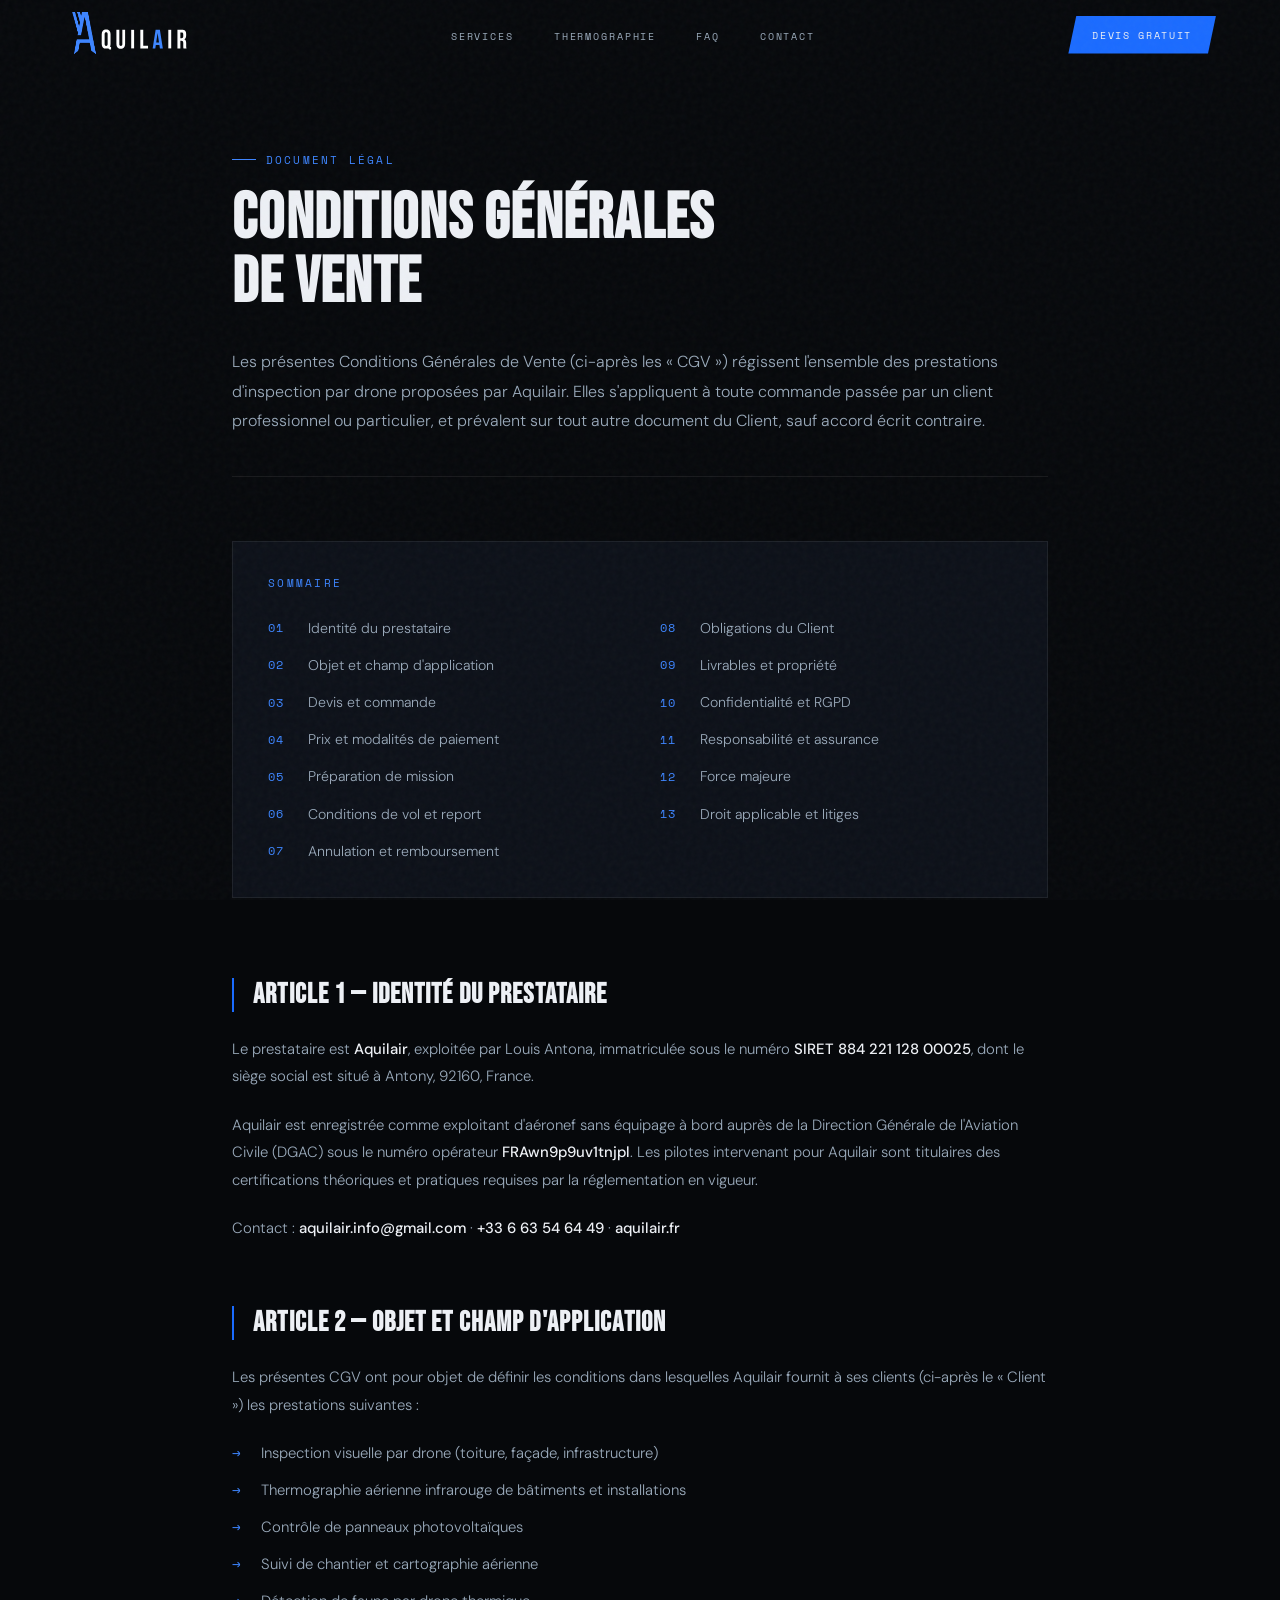
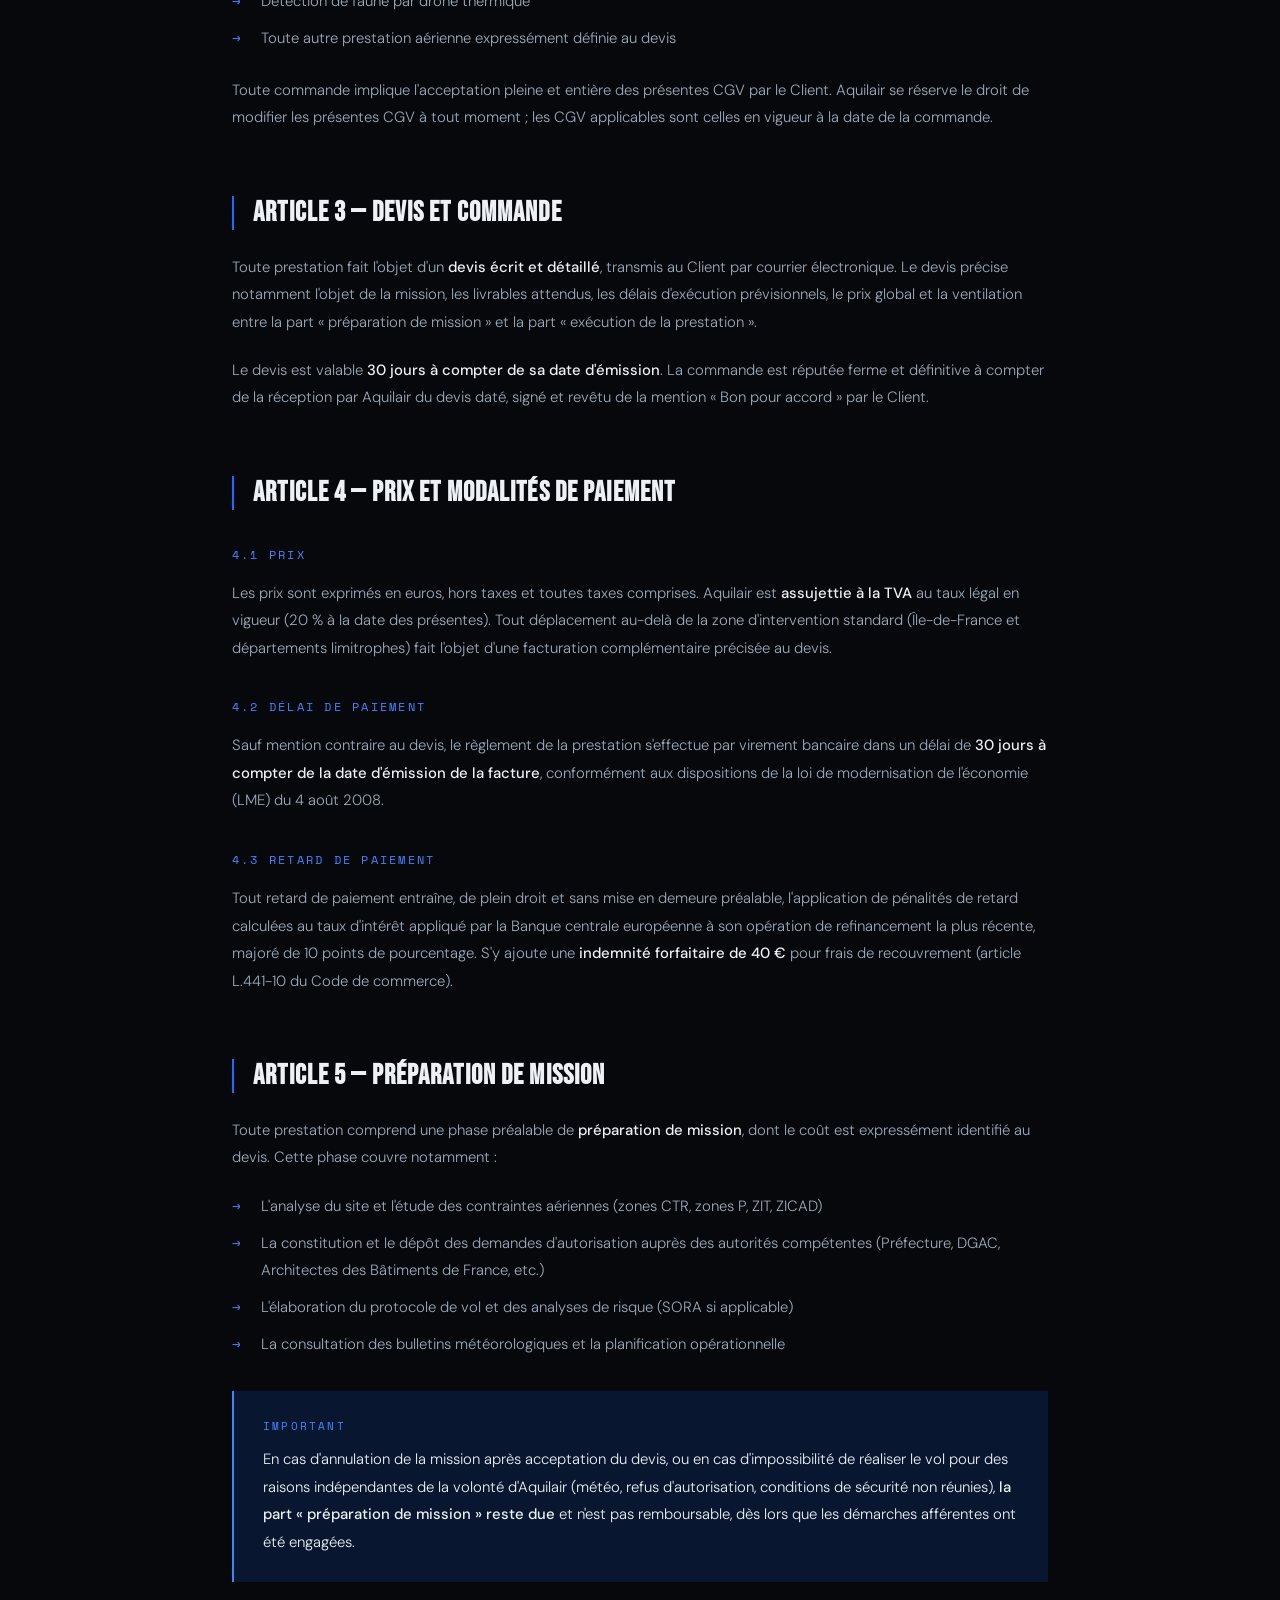
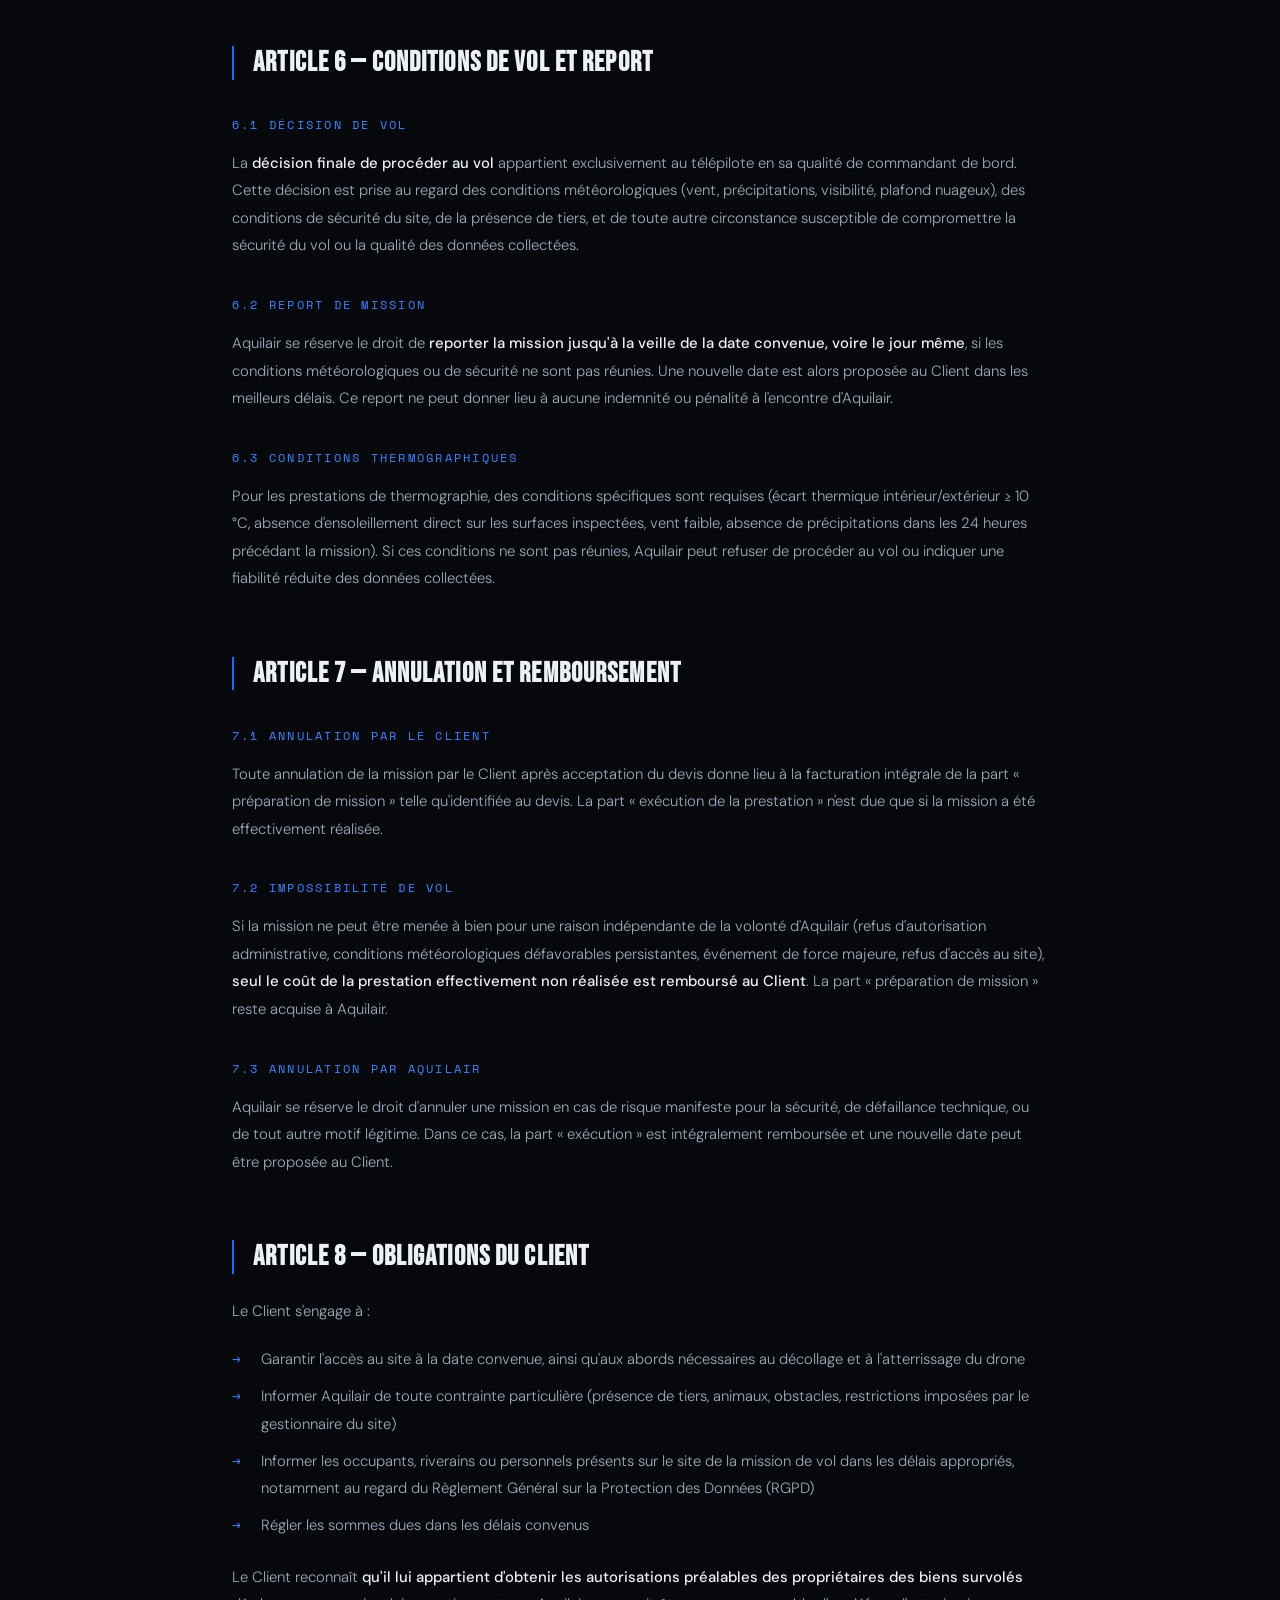
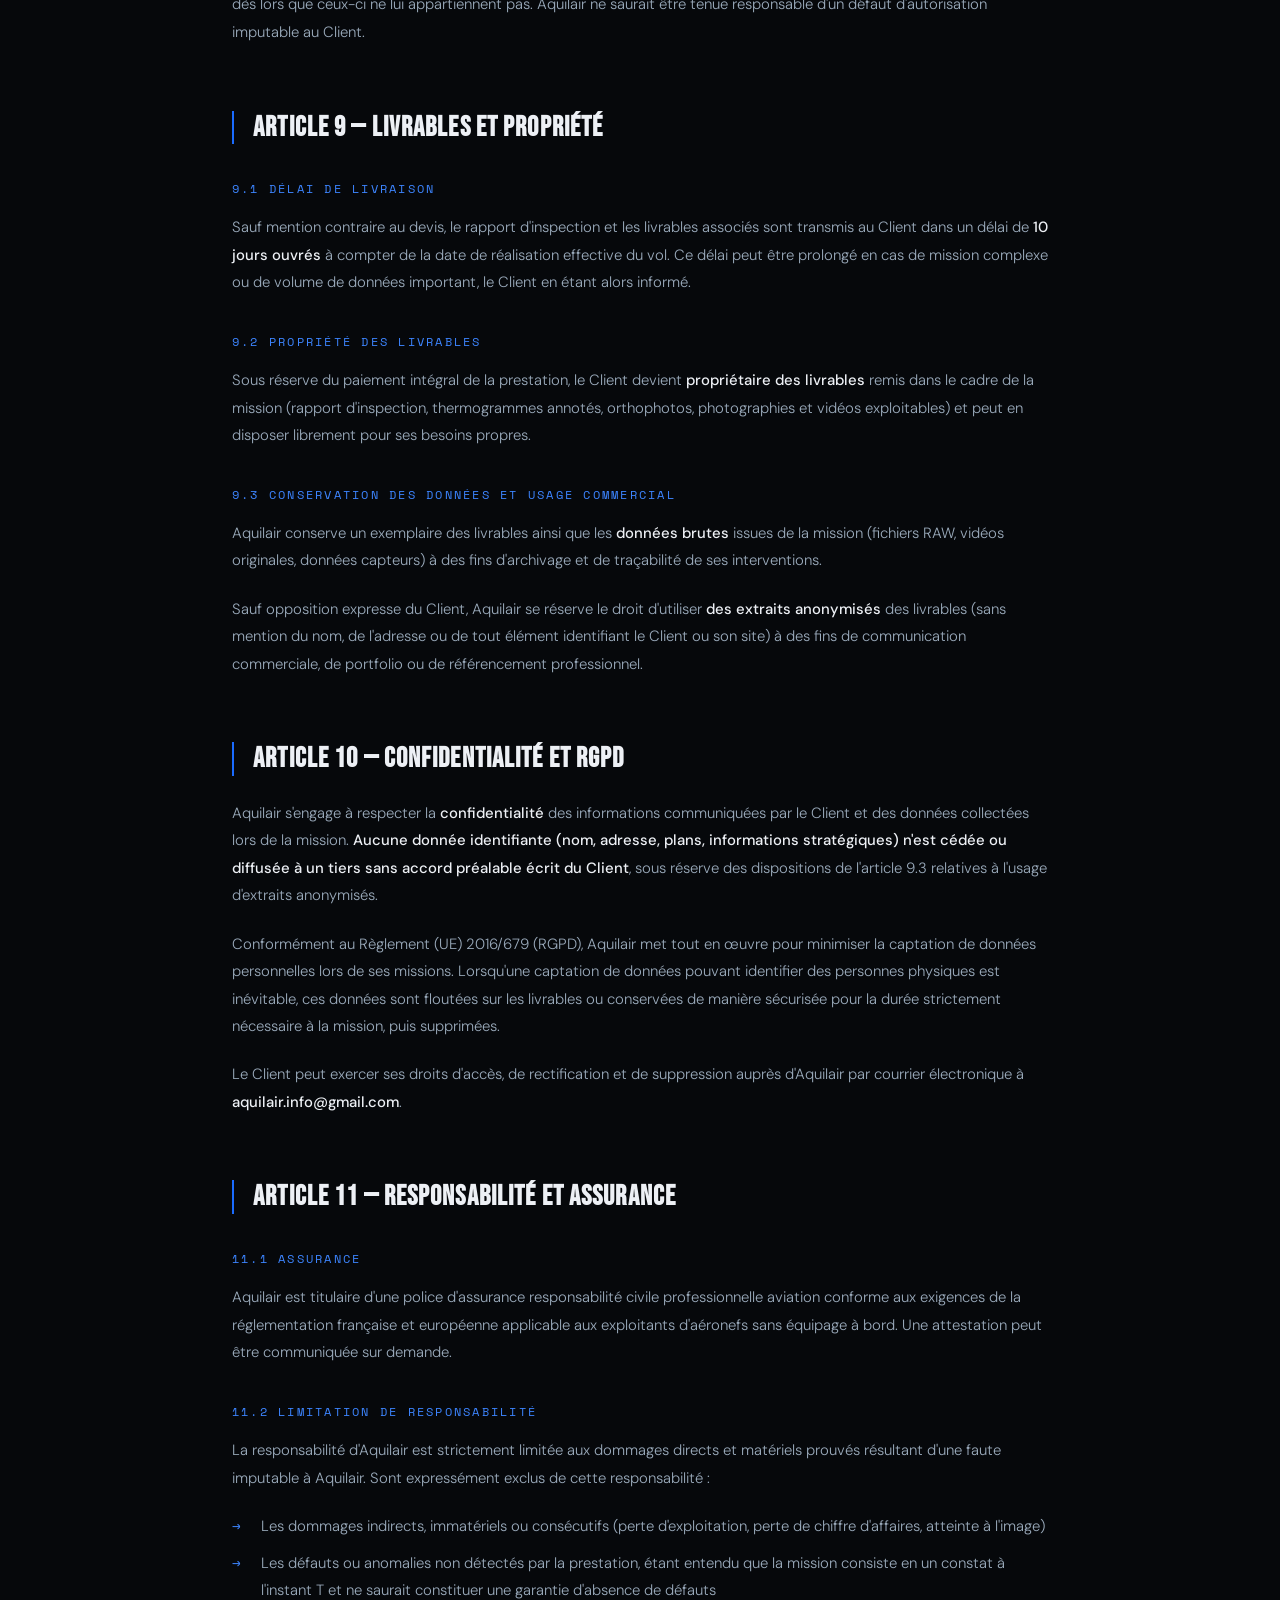
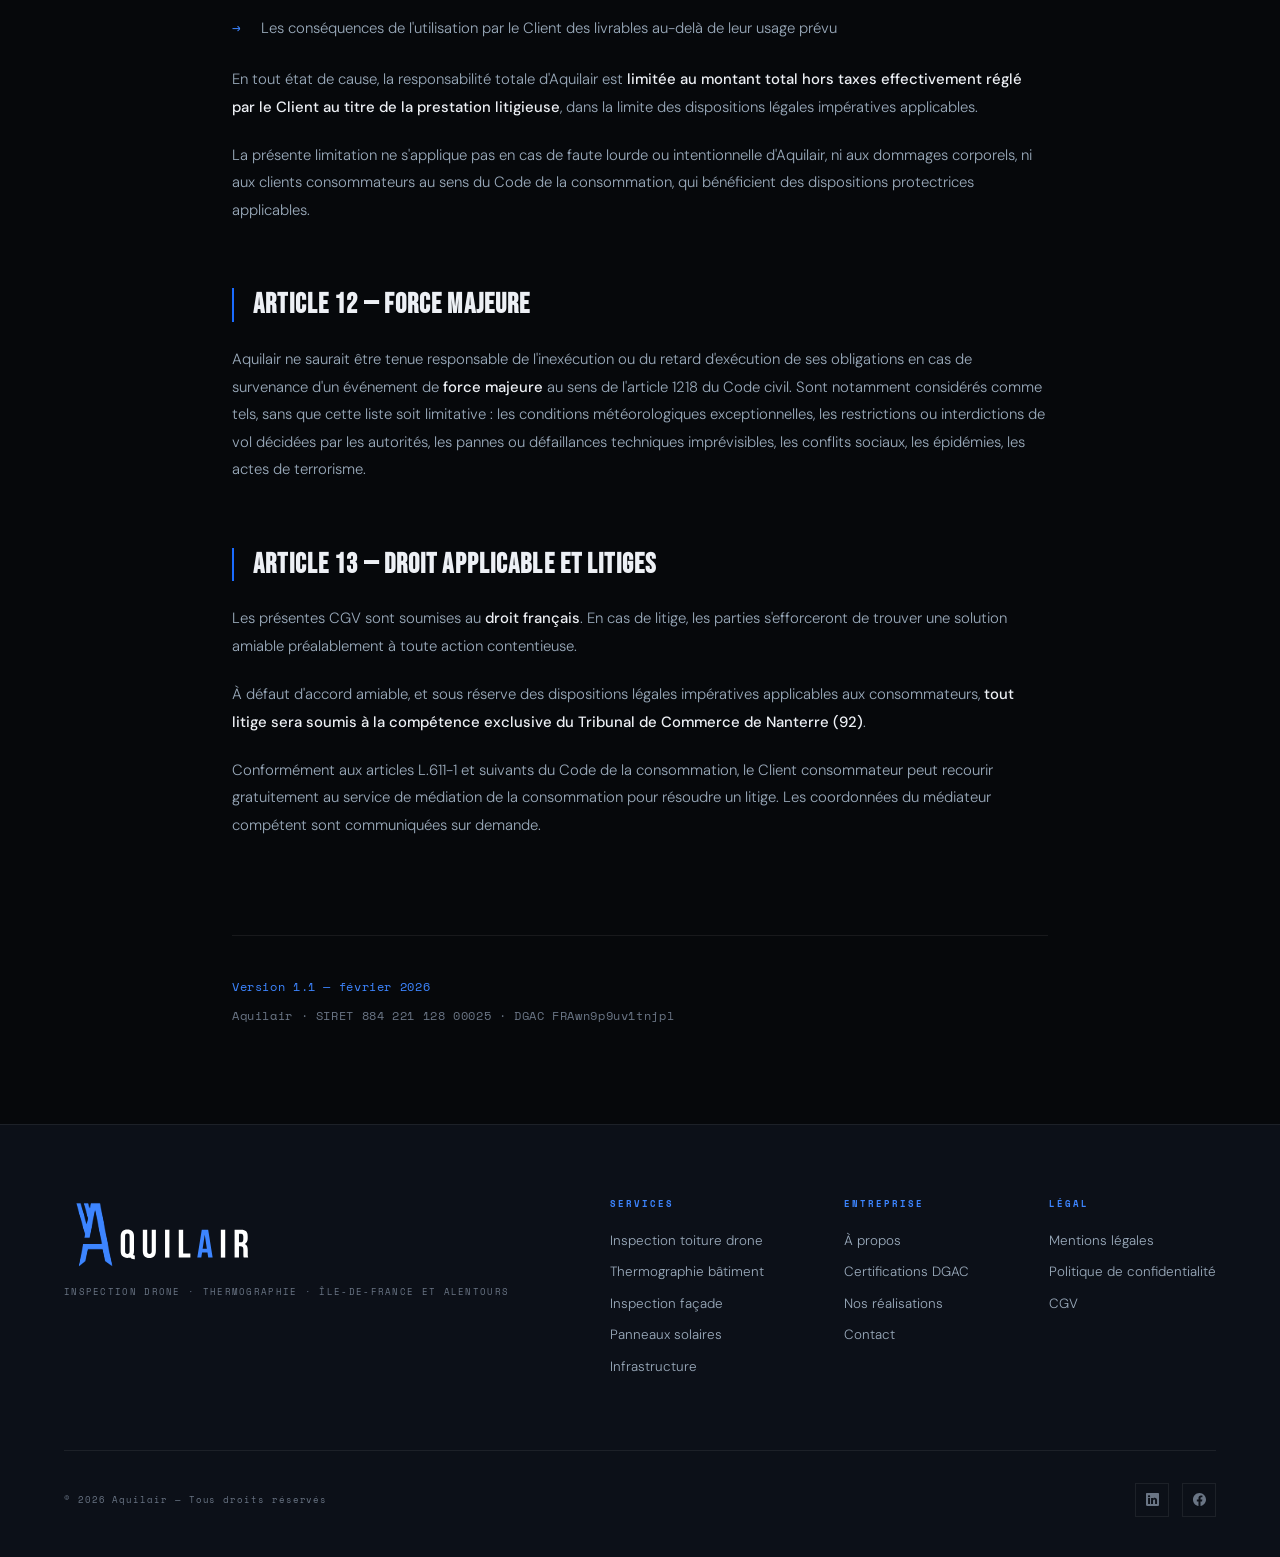
==== commit c6f1b1eb: "modif cgv" ====
--- a/cgv.html
+++ b/cgv.html
@@ -252,7 +252,7 @@
     <h1>CONDITIONS GÉNÉRALES<br>DE VENTE</h1>
 
     <p class="lead">
-      Les présentes Conditions Générales de Vente (ci-après les « CGV ») régissent l'ensemble des prestations d'inspection par drone et de thermographie infrarouge proposées par Aquilair. Elles s'appliquent à toute commande passée par un client professionnel ou particulier, et prévalent sur tout autre document du Client, sauf accord écrit contraire.
+      Les présentes Conditions Générales de Vente (ci-après les « CGV ») régissent l'ensemble des prestations d'inspection par drone proposées par Aquilair. Elles s'appliquent à toute commande passée par un client professionnel ou particulier, et prévalent sur tout autre document du Client, sauf accord écrit contraire.
     </p>
 
     <nav class="toc" aria-label="Sommaire des CGV">
@@ -276,7 +276,7 @@
 
     <h2 id="article-1">Article 1 — Identité du prestataire</h2>
     <p>
-      Le prestataire est <strong>Aquilair</strong>, exploitée par Louis Antona, micro-entreprise immatriculée sous le numéro <strong>SIRET 884 221 128 00025</strong>, dont le siège social est situé au 120 Avenue Saint-Exupéry, 92160 Antony, France.
+      Le prestataire est <strong>Aquilair</strong>, exploitée par Louis Antona, immatriculée sous le numéro <strong>SIRET 884 221 128 00025</strong>, dont le siège social est situé à Antony, 92160, France.
     </p>
     <p>
       Aquilair est enregistrée comme exploitant d'aéronef sans équipage à bord auprès de la Direction Générale de l'Aviation Civile (DGAC) sous le numéro opérateur <strong>FRAwn9p9uv1tnjpl</strong>. Les pilotes intervenant pour Aquilair sont titulaires des certifications théoriques et pratiques requises par la réglementation en vigueur.
@@ -383,40 +383,42 @@
       <li>Garantir l'accès au site à la date convenue, ainsi qu'aux abords nécessaires au décollage et à l'atterrissage du drone</li>
       <li>Informer Aquilair de toute contrainte particulière (présence de tiers, animaux, obstacles, restrictions imposées par le gestionnaire du site)</li>
       <li>Informer les occupants, riverains ou personnels présents sur le site de la mission de vol dans les délais appropriés, notamment au regard du Règlement Général sur la Protection des Données (RGPD)</li>
-      <li>Disposer des autorisations nécessaires pour autoriser le survol des biens lui appartenant ou dont il a la gestion</li>
       <li>Régler les sommes dues dans les délais convenus</li>
     </ul>
     <p>
-      Le Client reconnaît qu'<strong>il lui appartient d'obtenir les autorisations préalables des propriétaires des biens survolés</strong> dès lors que ceux-ci ne lui appartiennent pas. Aquilair ne saurait être tenue responsable d'un défaut d'autorisation imputable au Client.
+      Le Client reconnaît <strong>qu'il lui appartient d'obtenir les autorisations préalables des propriétaires des biens survolés</strong> dès lors que ceux-ci ne lui appartiennent pas. Aquilair ne saurait être tenue responsable d'un défaut d'autorisation imputable au Client.
     </p>
 
     <h2 id="article-9">Article 9 — Livrables et propriété</h2>
 
     <h3>9.1 Délai de livraison</h3>
     <p>
-      Sauf mention contraire au devis, le rapport d'inspection et les livrables associés sont transmis au Client dans un délai de <strong>5 jours ouvrés</strong> à compter de la date de réalisation effective du vol. Ce délai peut être prolongé en cas de mission complexe ou de volume de données important, le Client en étant alors informé.
-    </p>
-
-    <h3>9.2 Propriété des données</h3>
-    <p>
-      Aquilair conserve la propriété des <strong>données brutes</strong> issues de la mission (fichiers RAW, vidéos originales, données capteurs). Le Client se voit accorder un droit d'<strong>usage non exclusif et non transférable</strong> sur les livrables (rapport, thermogrammes annotés, orthophotos), pour ses besoins internes et professionnels.
-    </p>
-
-    <h3>9.3 Diffusion et revente</h3>
-    <p>
-      Toute diffusion publique, revente ou cession à un tiers des livrables est soumise à l'accord écrit préalable d'Aquilair. La mention « Inspection réalisée par Aquilair » doit être conservée sur les documents diffusés.
+      Sauf mention contraire au devis, le rapport d'inspection et les livrables associés sont transmis au Client dans un délai de <strong>10 jours ouvrés</strong> à compter de la date de réalisation effective du vol. Ce délai peut être prolongé en cas de mission complexe ou de volume de données important, le Client en étant alors informé.
+    </p>
+
+    <h3>9.2 Propriété des livrables</h3>
+    <p>
+      Sous réserve du paiement intégral de la prestation, le Client devient <strong>propriétaire des livrables</strong> remis dans le cadre de la mission (rapport d'inspection, thermogrammes annotés, orthophotos, photographies et vidéos exploitables) et peut en disposer librement pour ses besoins propres.
+    </p>
+
+    <h3>9.3 Conservation des données et usage commercial</h3>
+    <p>
+    Aquilair conserve un exemplaire des livrables ainsi que les <strong>données brutes</strong> issues de la mission (fichiers RAW, vidéos originales, données capteurs) à des fins d'archivage et de traçabilité de ses interventions.
+    </p>
+    <p>
+    Sauf opposition expresse du Client, Aquilair se réserve le droit d'utiliser <strong>des extraits anonymisés</strong> des livrables (sans mention du nom, de l'adresse ou de tout élément identifiant le Client ou son site) à des fins de communication commerciale, de portfolio ou de référencement professionnel.
     </p>
 
     <h2 id="article-10">Article 10 — Confidentialité et RGPD</h2>
     <p>
-      Aquilair s'engage à respecter la <strong>confidentialité</strong> des informations communiquées par le Client et des données collectées lors de la mission. Aucune donnée n'est cédée à un tiers sans accord préalable écrit du Client.
-    </p>
-    <p>
-      Conformément au Règlement (UE) 2016/679 (RGPD), Aquilair met tout en œuvre pour minimiser la captation de données personnelles lors de ses missions. Lorsqu'une captation de données pouvant identifier des personnes physiques est inévitable, ces données sont floutées sur les livrables ou conservées de manière sécurisée pour la durée strictement nécessaire à la mission, puis supprimées.
-    </p>
-    <p>
-      Le Client peut exercer ses droits d'accès, de rectification et de suppression auprès d'Aquilair par courrier électronique à <strong>aquilair.info@gmail.com</strong>.
-    </p>
+    Aquilair s'engage à respecter la <strong>confidentialité</strong> des informations communiquées par le Client et des données collectées lors de la mission. <strong>Aucune donnée identifiante (nom, adresse, plans, informations stratégiques) n'est cédée ou diffusée à un tiers sans accord préalable écrit du Client</strong>, sous réserve des dispositions de l'article 9.3 relatives à l'usage d'extraits anonymisés.
+    </p>
+    <p>
+    Conformément au Règlement (UE) 2016/679 (RGPD), Aquilair met tout en œuvre pour minimiser la captation de données personnelles lors de ses missions. Lorsqu'une captation de données pouvant identifier des personnes physiques est inévitable, ces données sont floutées sur les livrables ou conservées de manière sécurisée pour la durée strictement nécessaire à la mission, puis supprimées.
+    </p>
+<p>
+  Le Client peut exercer ses droits d'accès, de rectification et de suppression auprès d'Aquilair par courrier électronique à <strong>aquilair.info@gmail.com</strong>.
+</p>
 
     <h2 id="article-11">Article 11 — Responsabilité et assurance</h2>
 
@@ -437,6 +439,9 @@
     <p>
       En tout état de cause, la responsabilité totale d'Aquilair est <strong>limitée au montant total hors taxes effectivement réglé par le Client au titre de la prestation litigieuse</strong>, dans la limite des dispositions légales impératives applicables.
     </p>
+    <p>
+    La présente limitation ne s'applique pas en cas de faute lourde ou intentionnelle d'Aquilair, ni aux dommages corporels, ni aux clients consommateurs au sens du Code de la consommation, qui bénéficient des dispositions protectrices applicables.
+    </p>
 
     <h2 id="article-12">Article 12 — Force majeure</h2>
     <p>
@@ -455,7 +460,7 @@
     </p>
 
     <div class="doc-footer">
-      <span class="doc-version">Version 1.0 — Avril 2026</span>
+      <span class="doc-version">Version 1.1 — février 2026</span>
       <span>Aquilair · SIRET 884 221 128 00025 · DGAC FRAwn9p9uv1tnjpl</span>
     </div>
 
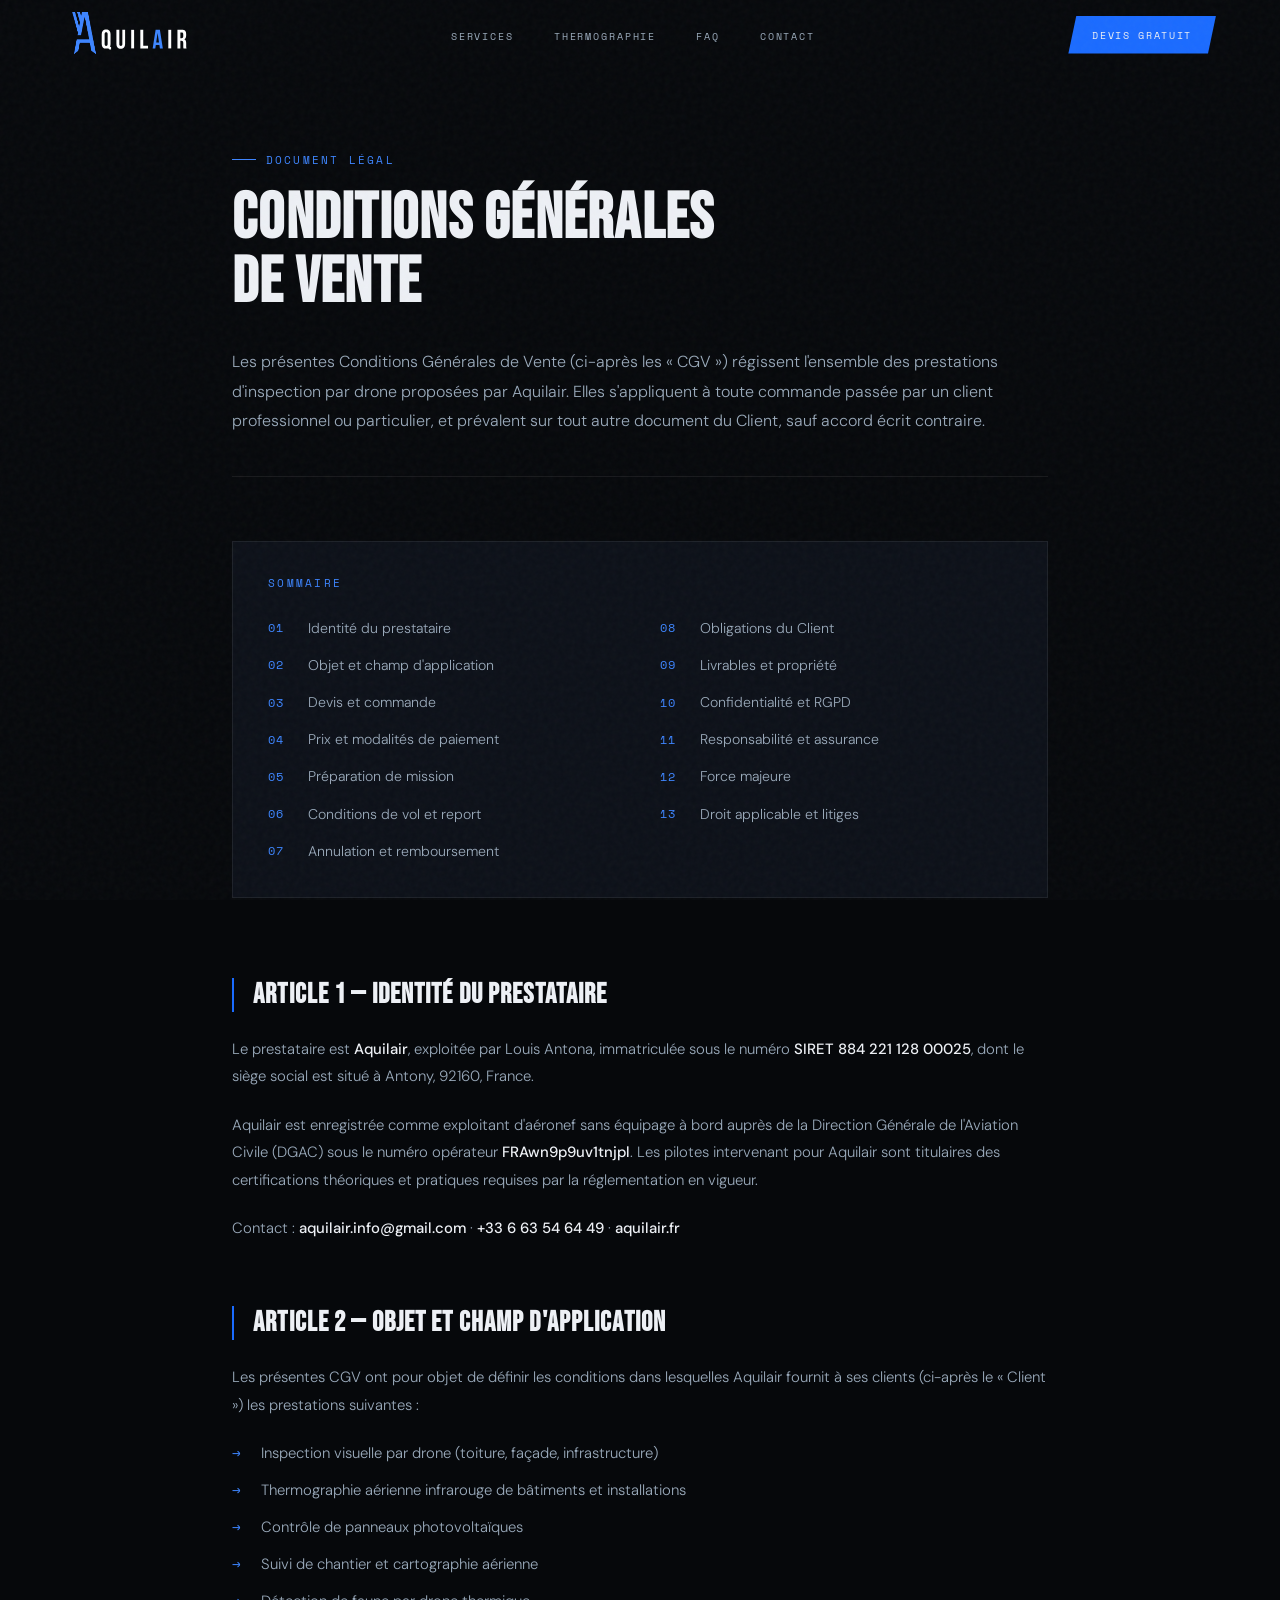
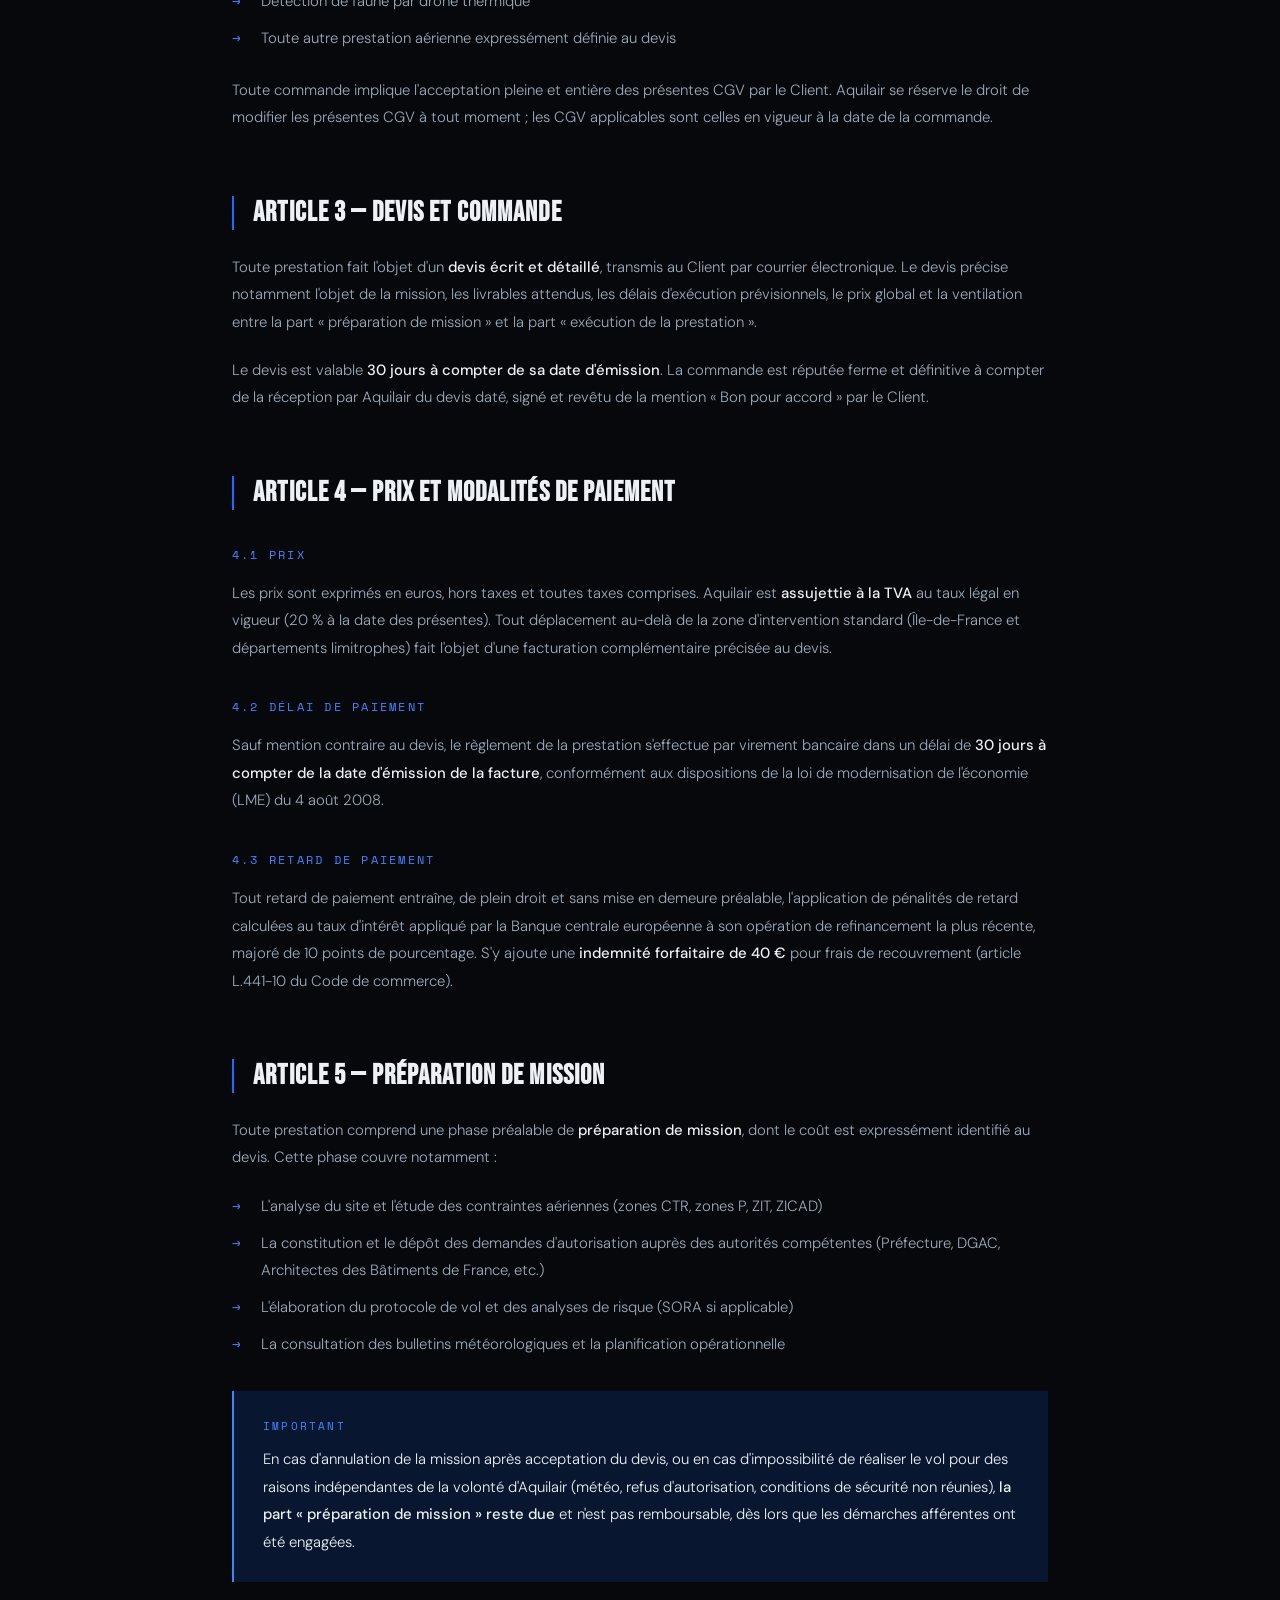
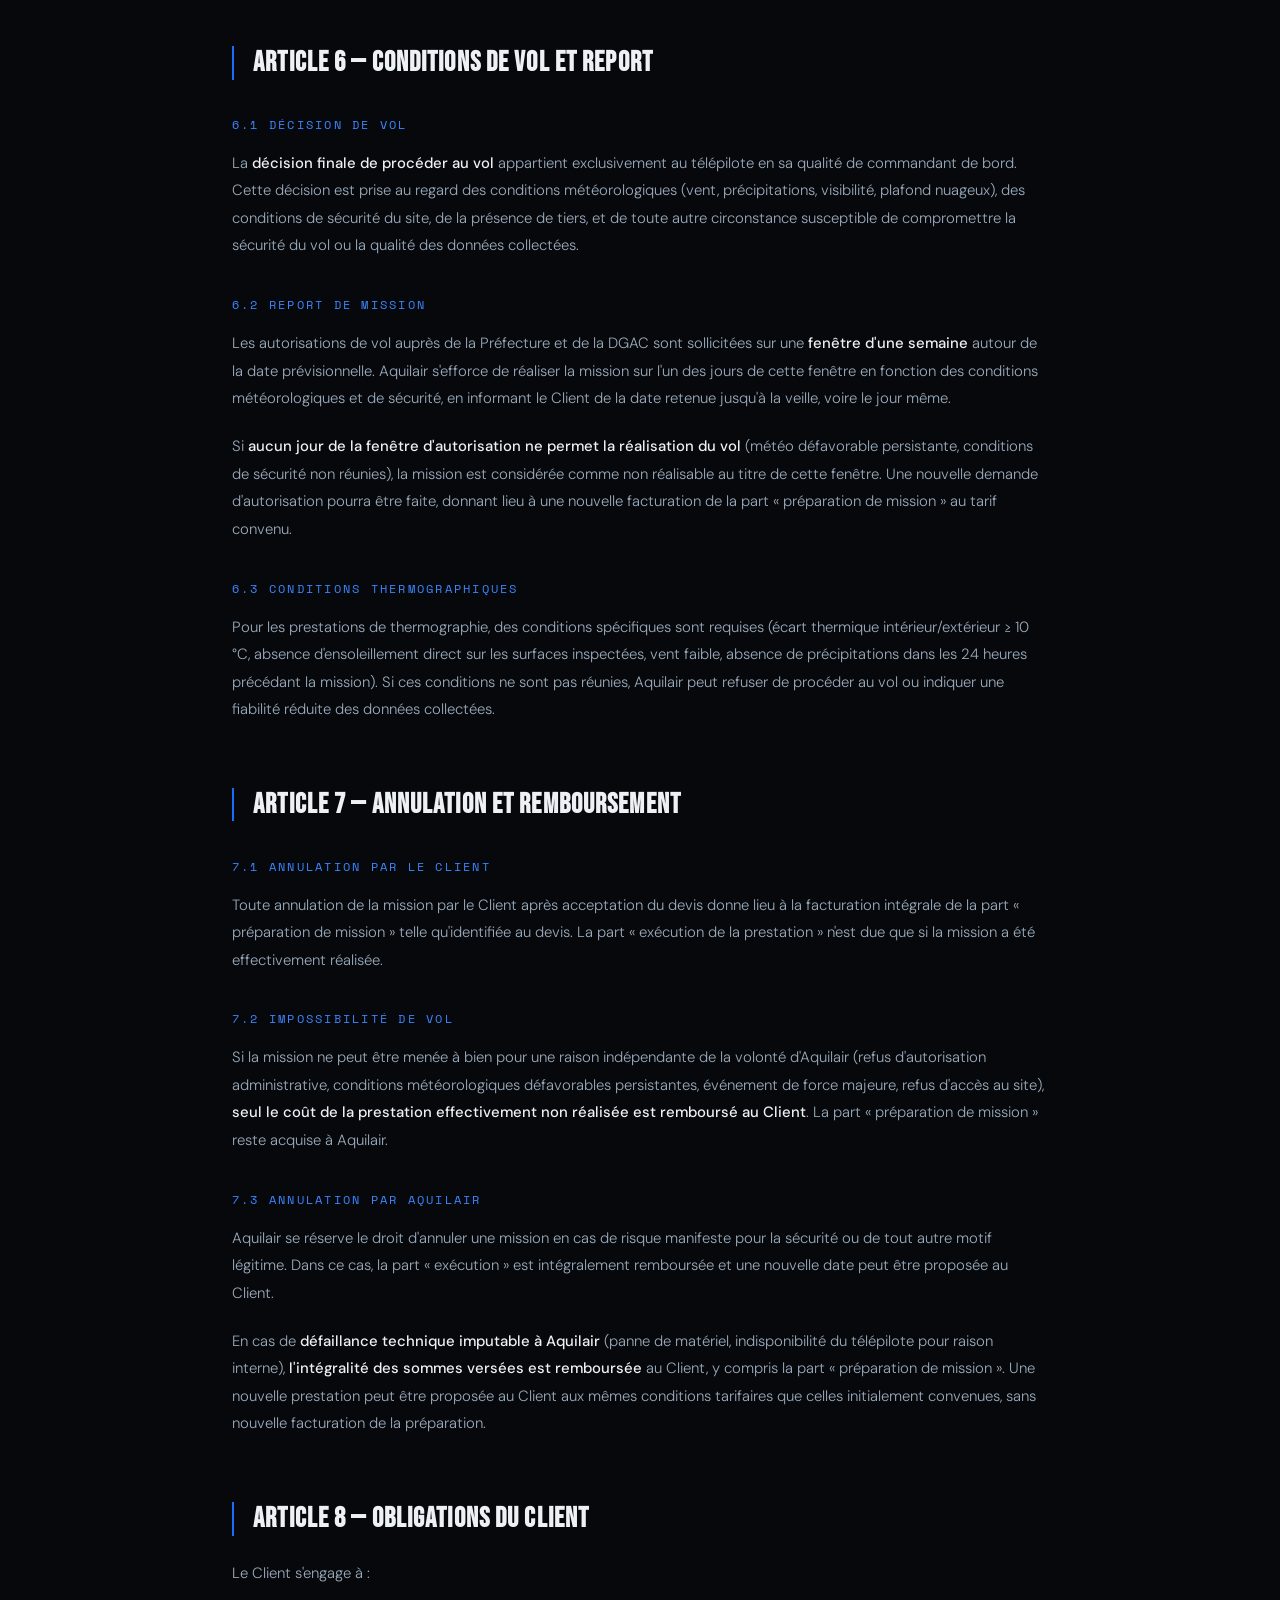
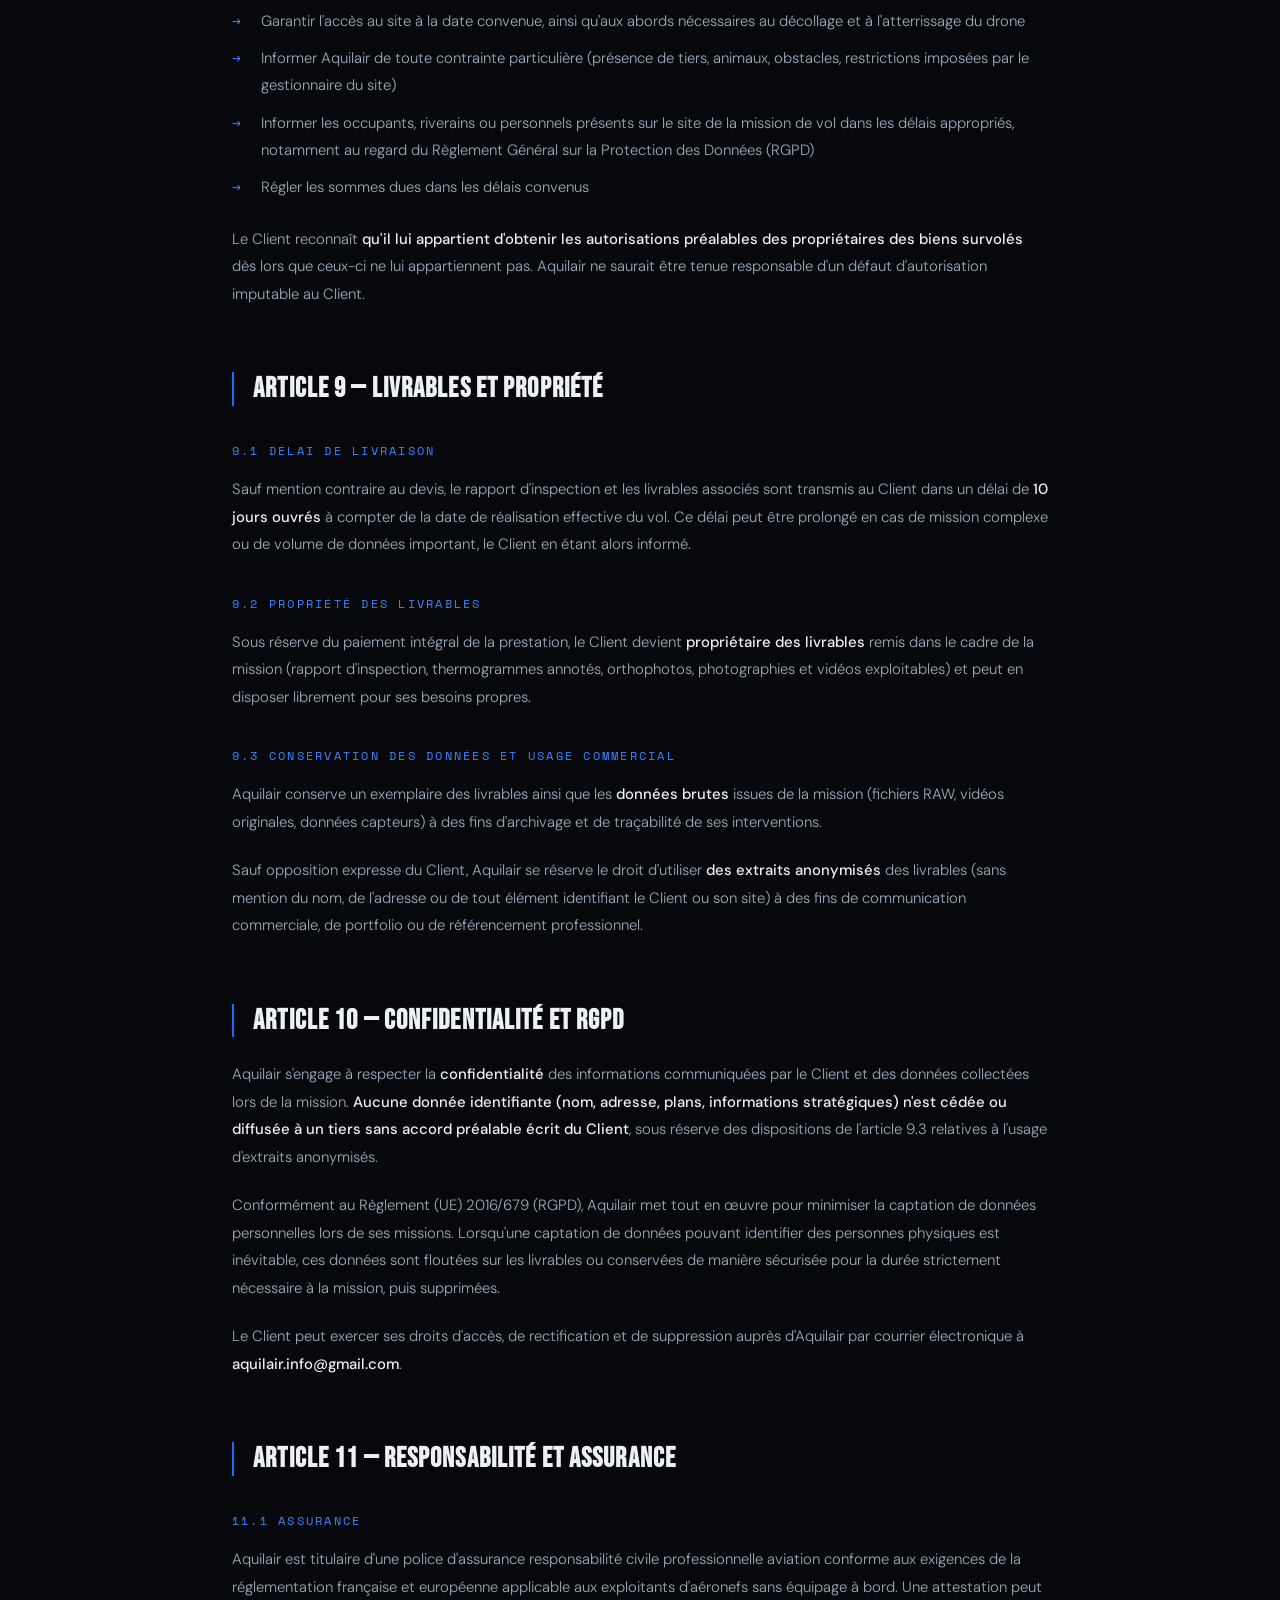
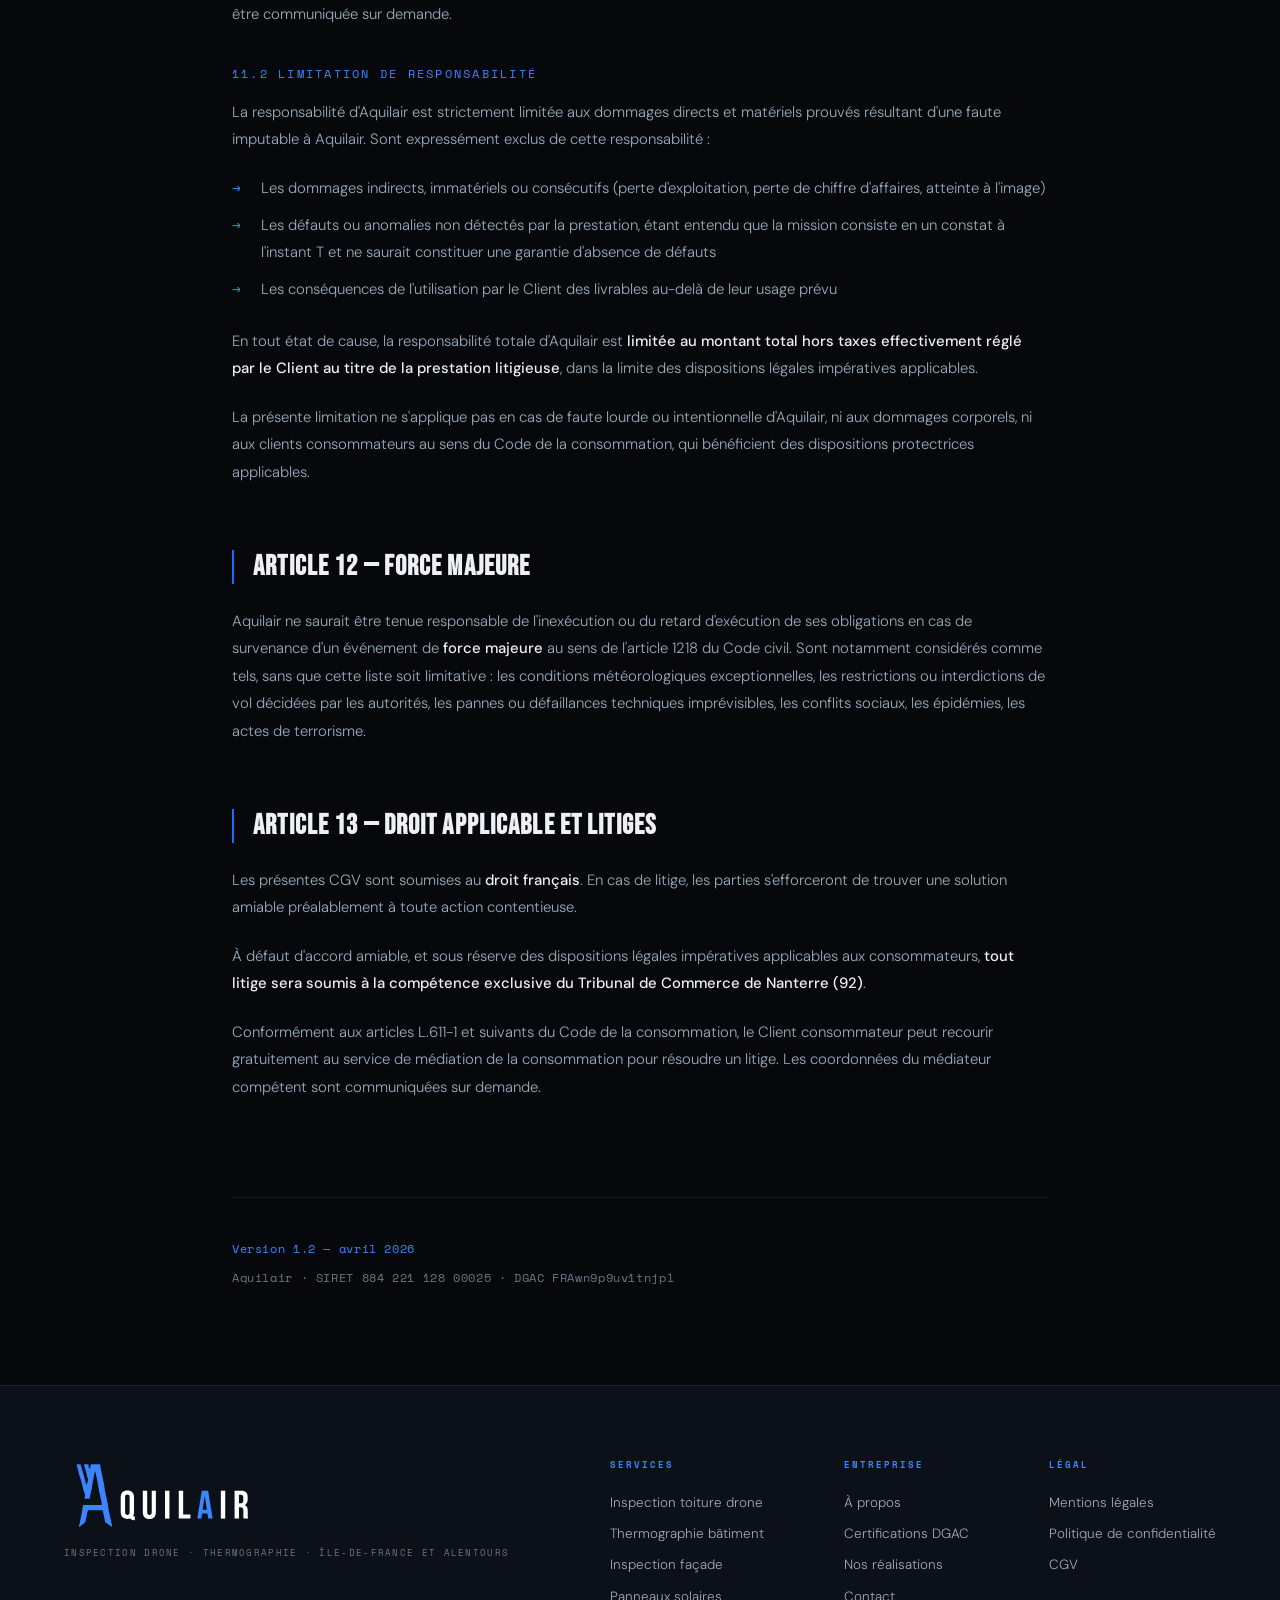
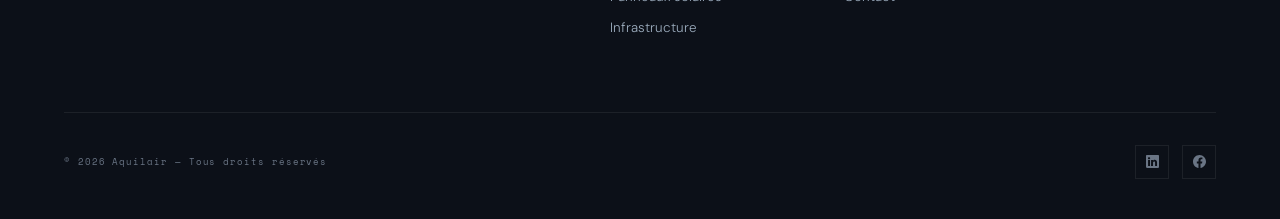
==== commit c60b3455: "modif cgv" ====
--- a/cgv.html
+++ b/cgv.html
@@ -352,7 +352,10 @@
 
     <h3>6.2 Report de mission</h3>
     <p>
-      Aquilair se réserve le droit de <strong>reporter la mission jusqu'à la veille de la date convenue, voire le jour même</strong>, si les conditions météorologiques ou de sécurité ne sont pas réunies. Une nouvelle date est alors proposée au Client dans les meilleurs délais. Ce report ne peut donner lieu à aucune indemnité ou pénalité à l'encontre d'Aquilair.
+      Les autorisations de vol auprès de la Préfecture et de la DGAC sont sollicitées sur une <strong>fenêtre d'une semaine</strong> autour de la date prévisionnelle. Aquilair s'efforce de réaliser la mission sur l'un des jours de cette fenêtre en fonction des conditions météorologiques et de sécurité, en informant le Client de la date retenue jusqu'à la veille, voire le jour même.
+    </p>
+    <p>
+      Si <strong>aucun jour de la fenêtre d'autorisation ne permet la réalisation du vol</strong> (météo défavorable persistante, conditions de sécurité non réunies), la mission est considérée comme non réalisable au titre de cette fenêtre. Une nouvelle demande d'autorisation pourra être faite, donnant lieu à une nouvelle facturation de la part « préparation de mission » au tarif convenu.
     </p>
 
     <h3>6.3 Conditions thermographiques</h3>
@@ -374,7 +377,10 @@
 
     <h3>7.3 Annulation par Aquilair</h3>
     <p>
-      Aquilair se réserve le droit d'annuler une mission en cas de risque manifeste pour la sécurité, de défaillance technique, ou de tout autre motif légitime. Dans ce cas, la part « exécution » est intégralement remboursée et une nouvelle date peut être proposée au Client.
+      Aquilair se réserve le droit d'annuler une mission en cas de risque manifeste pour la sécurité ou de tout autre motif légitime. Dans ce cas, la part « exécution » est intégralement remboursée et une nouvelle date peut être proposée au Client.
+    </p>
+    <p>
+      En cas de <strong>défaillance technique imputable à Aquilair</strong> (panne de matériel, indisponibilité du télépilote pour raison interne), <strong>l'intégralité des sommes versées est remboursée</strong> au Client, y compris la part « préparation de mission ». Une nouvelle prestation peut être proposée au Client aux mêmes conditions tarifaires que celles initialement convenues, sans nouvelle facturation de la préparation.
     </p>
 
     <h2 id="article-8">Article 8 — Obligations du Client</h2>
@@ -460,7 +466,7 @@
     </p>
 
     <div class="doc-footer">
-      <span class="doc-version">Version 1.1 — février 2026</span>
+      <span class="doc-version">Version 1.2 — avril 2026</span>
       <span>Aquilair · SIRET 884 221 128 00025 · DGAC FRAwn9p9uv1tnjpl</span>
     </div>
 
